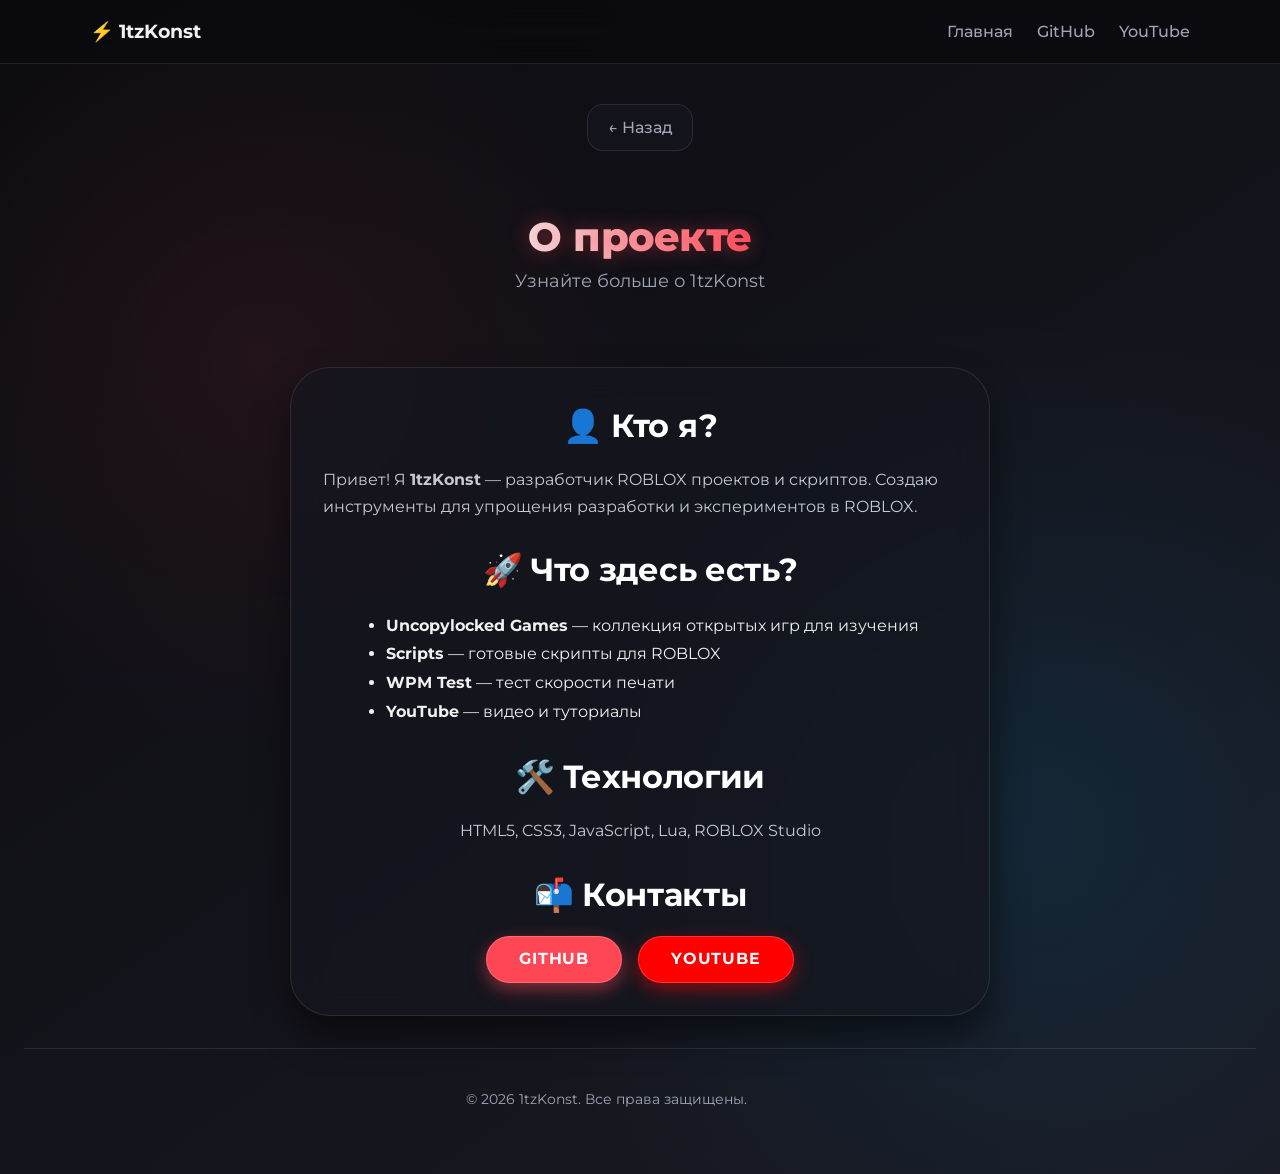
==== docs/about.html @ 46a14a89 "upd" ====
<!DOCTYPE html>
<html lang="ru">
<head>
  <meta charset="UTF-8">
  <meta name="viewport" content="width=device-width, initial-scale=1.0">
  <title>About | 1tzKonst</title>
  <link rel="icon" type="image/svg+xml" href="data:image/svg+xml,<svg xmlns=%22http://www.w3.org/2000/svg%22 viewBox=%220 0 100 100%22><text y=%22.9em%22 font-size=%2290%22>⚡</text></svg>">
  <link rel="preconnect" href="https://fonts.googleapis.com">
  <link rel="preconnect" href="https://fonts.gstatic.com" crossorigin>
  <link href="https://fonts.googleapis.com/css2?family=Montserrat:wght@400;500;600;700;800&display=swap" rel="stylesheet">
  <link rel="stylesheet" href="styles.css">
</head>
<body>
  <header class="nav-header">
    <div class="nav-content">
      <a href="index.html" class="nav-logo">⚡ 1tzKonst</a>
      <nav class="nav-links">
        <a href="index.html" class="nav-link">Главная</a>
        <a href="https://github.com/itzkonstCreator" target="_blank" rel="noopener noreferrer" class="nav-link">GitHub</a>
        <a href="https://www.youtube.com/@Itzkonst" target="_blank" rel="noopener noreferrer" class="nav-link">YouTube</a>
      </nav>
    </div>
  </header>
  
  <div class="container" style="padding-top: 5rem;">
    <a href="index.html" class="back-link">← Назад</a>
    
    <div class="page-header">
      <h1 class="page-title">О проекте</h1>
      <p class="page-subtitle">Узнайте больше о 1tzKonst</p>
    </div>
    
    <div style="max-width: 700px; margin: 0 auto;">
      <div class="card" style="max-width: 100%; text-align: left; padding: 2rem;">
        <h2 style="margin-bottom: 1rem;">👤 Кто я?</h2>
        <p style="margin-bottom: 1.5rem; line-height: 1.7;">
          Привет! Я <strong>1tzKonst</strong> — разработчик ROBLOX проектов и скриптов. 
          Создаю инструменты для упрощения разработки и экспериментов в ROBLOX.
        </p>
        
        <h2 style="margin-bottom: 1rem;">🚀 Что здесь есть?</h2>
        <ul style="margin-bottom: 1.5rem; line-height: 1.8; padding-left: 1.5rem;">
          <li><strong>Uncopylocked Games</strong> — коллекция открытых игр для изучения</li>
          <li><strong>Scripts</strong> — готовые скрипты для ROBLOX</li>
          <li><strong>WPM Test</strong> — тест скорости печати</li>
          <li><strong>YouTube</strong> — видео и туториалы</li>
        </ul>
        
        <h2 style="margin-bottom: 1rem;">🛠️ Технологии</h2>
        <p style="margin-bottom: 1.5rem; line-height: 1.7;">
          HTML5, CSS3, JavaScript, Lua, ROBLOX Studio
        </p>
        
        <h2 style="margin-bottom: 1rem;">📬 Контакты</h2>
        <div style="display: flex; gap: 1rem; flex-wrap: wrap;">
          <a href="https://github.com/itzkonstCreator" target="_blank" rel="noopener noreferrer" class="btn">GitHub</a>
          <a href="https://www.youtube.com/@Itzkonst" target="_blank" rel="noopener noreferrer" class="btn" style="background: #ff0000; box-shadow: 0 6px 18px rgba(255, 0, 0, 0.5);">YouTube</a>
        </div>
      </div>
    </div>
  </div>
  
  <footer class="footer">
    <div class="container">
      <p>© 2026 1tzKonst. Все права защищены.</p>
    </div>
  </footer>
</body>
</html>
---- docs/styles.css ----
/* ==========================================
   Global Styles for 1tzKonst Website
   ========================================== */

/* Reset & Base */
* {
  margin: 0;
  padding: 0;
  box-sizing: border-box;
}

:root {
  /* Color Palette */
  --bg-primary: #0b0b0f;
  --bg-secondary: #1a1a24;
  --bg-card: rgba(20, 22, 30, 0.7);
  --text-primary: #f0f0f0;
  --text-secondary: #a0a5b5;
  --text-muted: #c5c9d6;
  --accent-primary: #ff4655;
  --accent-secondary: #ff5e6b;
  --accent-telegram: #2AABEE;
  --accent-wpm: #00b894;
  --border-color: rgba(255, 255, 255, 0.1);
  --border-accent: rgba(255, 70, 85, 0.5);
  
  /* Spacing */
  --spacing-xs: 0.3rem;
  --spacing-sm: 0.6rem;
  --spacing-md: 1rem;
  --spacing-lg: 1.5rem;
  --spacing-xl: 2rem;
  --spacing-2xl: 2.5rem;
  --spacing-3xl: 3rem;
  
  /* Typography */
  --font-main: 'Montserrat', sans-serif;
  --font-size-xs: 0.75rem;
  --font-size-sm: 0.85rem;
  --font-size-base: 1rem;
  --font-size-lg: 1.25rem;
  --font-size-xl: 2rem;
  --font-size-2xl: 4.2rem;
  
  /* Effects */
  --shadow-card: 0 20px 35px rgba(0, 0, 0, 0.5);
  --shadow-hover: 0 28px 45px rgba(0, 0, 0, 0.7);
  --shadow-accent: 0 0 30px rgba(255, 70, 85, 0.25);
  --shadow-button: 0 6px 18px rgba(255, 70, 85, 0.5);
  --transition: 0.25s ease;
}

html {
  scroll-behavior: smooth;
}

body {
  font-family: var(--font-main);
  background: linear-gradient(145deg, var(--bg-primary) 0%, var(--bg-secondary) 100%);
  min-height: 100vh;
  color: var(--text-primary);
  display: flex;
  flex-direction: column;
  align-items: center;
  justify-content: center;
  padding: 1.5rem;
  position: relative;
  overflow-x: hidden;
  line-height: 1.6;
}

/* Decorative Background */
body::before {
  content: "";
  position: absolute;
  top: 0;
  left: 0;
  width: 100%;
  height: 100%;
  background-image: 
    radial-gradient(circle at 20% 30%, rgba(255, 70, 85, 0.08) 0%, transparent 30%),
    radial-gradient(circle at 80% 70%, rgba(0, 180, 255, 0.1) 0%, transparent 40%);
  pointer-events: none;
  z-index: 0;
}

/* Container */
.container {
  position: relative;
  z-index: 2;
  width: 100%;
  max-width: 1100px;
  display: flex;
  flex-direction: column;
  align-items: center;
  gap: var(--spacing-2xl);
}

/* Header Section */
.header {
  text-align: center;
  display: flex;
  flex-direction: column;
  align-items: center;
  gap: var(--spacing-sm);
  animation: fadeInDown 0.8s ease-out;
}

.creator-badge {
  background: rgba(255, 255, 255, 0.05);
  backdrop-filter: blur(12px);
  border: 1px solid var(--border-color);
  border-radius: 3rem;
  padding: 0.5rem 1.8rem;
  font-weight: 600;
  font-size: var(--font-size-base);
  letter-spacing: 1px;
  color: var(--accent-primary);
  text-transform: uppercase;
  box-shadow: var(--shadow-card);
  animation: pulse 3s infinite;
}

h1 {
  font-size: clamp(2.8rem, 10vw, var(--font-size-2xl));
  font-weight: 800;
  background: linear-gradient(to right, #ffffff, #c0c0d0);
  -webkit-background-clip: text;
  -webkit-text-fill-color: transparent;
  background-clip: text;
  text-shadow: 0 0 20px rgba(255,70,85,0.4);
  letter-spacing: -0.5px;
  line-height: 1.1;
  animation: fadeInUp 0.8s ease-out 0.2s both;
}

.subtitle {
  font-size: var(--font-size-lg);
  font-weight: 400;
  color: var(--text-secondary);
  max-width: 500px;
  margin-top: var(--spacing-xs);
  animation: fadeInUp 0.8s ease-out 0.4s both;
}

/* Cards Grid */
.cards-grid {
  display: flex;
  flex-wrap: wrap;
  justify-content: center;
  align-items: stretch;
  gap: var(--spacing-xl);
  width: 100%;
  margin-top: 1rem;
  animation: fadeIn 1s ease-out 0.6s both;
}

.card {
  background: var(--bg-card);
  backdrop-filter: blur(16px);
  border-radius: 2.5rem;
  border: 1px solid var(--border-color);
  padding: var(--spacing-2xl) var(--spacing-xl) calc(var(--spacing-2xl) + 0.2rem);
  flex: 1 1 320px;
  max-width: 420px;
  display: flex;
  flex-direction: column;
  align-items: center;
  text-align: center;
  transition: transform 0.25s ease, box-shadow 0.3s ease, border-color 0.2s;
  box-shadow: var(--shadow-card);
  position: relative;
  overflow: hidden;
  animation: fadeInUp 0.6s ease-out both;
}

.card:nth-child(1) { animation-delay: 0.7s; }
.card:nth-child(2) { animation-delay: 0.8s; }
.card:nth-child(3) { animation-delay: 0.9s; }
.card:nth-child(4) { animation-delay: 1.0s; }

.card:hover {
  transform: translateY(-8px);
  border-color: var(--border-accent);
  box-shadow: var(--shadow-hover), var(--shadow-accent);
}

.card-icon {
  font-size: 3.5rem;
  margin-bottom: var(--spacing-sm);
  filter: drop-shadow(0 8px 12px rgba(0,0,0,0.5));
  background: rgba(255,255,255,0.05);
  width: 90px;
  height: 90px;
  display: flex;
  align-items: center;
  justify-content: center;
  border-radius: 50%;
  backdrop-filter: blur(5px);
  font-weight: 500;
  color: #e0e0ff;
  transition: transform 0.3s ease;
}

.card:hover .card-icon {
  transform: scale(1.1) rotate(5deg);
}

.card h2 {
  font-size: 2rem;
  font-weight: 700;
  margin-bottom: var(--spacing-sm);
  color: #fff;
  letter-spacing: -0.3px;
}

.card-tag {
  background: var(--accent-primary);
  color: white;
  font-weight: 700;
  font-size: var(--font-size-sm);
  padding: var(--spacing-xs) var(--spacing-md);
  border-radius: 2rem;
  margin-bottom: var(--spacing-sm);
  letter-spacing: 0.5px;
  text-transform: uppercase;
}

.card p {
  color: var(--text-muted);
  font-weight: 400;
  line-height: 1.5;
  margin-bottom: var(--spacing-xl);
  flex: 1;
  font-size: 0.98rem;
}

/* Buttons */
.btn {
  background: var(--accent-primary);
  border: none;
  padding: var(--spacing-sm) var(--spacing-xl);
  border-radius: 3rem;
  font-weight: 700;
  font-size: var(--font-size-base);
  letter-spacing: 0.8px;
  color: white;
  text-decoration: none;
  display: inline-flex;
  align-items: center;
  gap: 0.4rem;
  transition: all 0.25s ease;
  box-shadow: var(--shadow-button);
  border: 1px solid rgba(255,255,255,0.2);
  margin-top: auto;
  text-transform: uppercase;
  position: relative;
  overflow: hidden;
}

.btn::before {
  content: '';
  position: absolute;
  top: 50%;
  left: 50%;
  width: 0;
  height: 0;
  border-radius: 50%;
  background: rgba(255,255,255,0.3);
  transform: translate(-50%, -50%);
  transition: width 0.6s ease, height 0.6s ease;
}

.btn:hover::before {
  width: 300px;
  height: 300px;
}

.btn:hover {
  background: var(--accent-secondary);
  box-shadow: 0 10px 24px rgba(255, 70, 85, 0.7);
  transform: scale(1.03);
  color: #fff;
}

.btn i {
  font-style: normal;
  font-size: 1.2rem;
  transition: transform 0.2s;
}

.btn:hover i {
  transform: translateX(3px);
}

/* Specific Button Styles */
.btn.telegram {
  background: var(--accent-telegram);
  box-shadow: 0 6px 18px rgba(42, 171, 238, 0.5);
  border: 1px solid rgba(255,255,255,0.25);
}

.btn.telegram:hover {
  background: #3db4f0;
  box-shadow: 0 10px 24px rgba(42, 171, 238, 0.7);
}

.btn.wpm {
  background: var(--accent-wpm);
  box-shadow: 0 6px 18px rgba(0, 184, 148, 0.5);
  border: 1px solid rgba(255,255,255,0.25);
}

.btn.wpm:hover {
  background: #00ce9e;
  box-shadow: 0 10px 24px rgba(0, 184, 148, 0.7);
}

/* Animations */
@keyframes fadeIn {
  from {
    opacity: 0;
  }
  to {
    opacity: 1;
  }
}

@keyframes fadeInUp {
  from {
    opacity: 0;
    transform: translateY(30px);
  }
  to {
    opacity: 1;
    transform: translateY(0);
  }
}

@keyframes fadeInDown {
  from {
    opacity: 0;
    transform: translateY(-30px);
  }
  to {
    opacity: 1;
    transform: translateY(0);
  }
}

@keyframes pulse {
  0%, 100% {
    transform: scale(1);
    box-shadow: 0 8px 20px rgba(0,0,0,0.3);
  }
  50% {
    transform: scale(1.02);
    box-shadow: 0 12px 25px rgba(255,70,85,0.2);
  }
}

/* Responsive Design */
@media (max-width: 768px) {
  body {
    padding: 1rem;
  }
  
  .container {
    gap: var(--spacing-xl);
  }
  
  .header {
    gap: var(--spacing-xs);
  }
  
  h1 {
    font-size: 2.5rem;
  }
  
  .cards-grid {
    gap: var(--spacing-lg);
  }
  
  .card {
    padding: var(--spacing-xl) var(--spacing-lg);
    max-width: 100%;
  }
  
  .card-icon {
    width: 70px;
    height: 70px;
    font-size: 2.5rem;
  }
  
  .card h2 {
    font-size: 1.5rem;
  }
  
  .subtitle {
    font-size: 1rem;
  }
}

/* Navigation Header (optional) */
.nav-header {
  position: fixed;
  top: 0;
  left: 0;
  right: 0;
  background: rgba(11, 11, 15, 0.85);
  backdrop-filter: blur(15px);
  padding: var(--spacing-md);
  z-index: 100;
  border-bottom: 1px solid var(--border-color);
}

.nav-content {
  max-width: 1100px;
  margin: 0 auto;
  display: flex;
  justify-content: space-between;
  align-items: center;
}

.nav-logo {
  font-weight: 700;
  font-size: 1.2rem;
  color: var(--text-primary);
  text-decoration: none;
  display: flex;
  align-items: center;
  gap: var(--spacing-xs);
}

.nav-links {
  display: flex;
  gap: var(--spacing-lg);
}

.nav-link {
  color: var(--text-secondary);
  text-decoration: none;
  font-weight: 500;
  font-size: var(--font-size-base);
  transition: color 0.2s ease;
}

.nav-link:hover {
  color: var(--accent-primary);
}

/* Footer */
.footer {
  text-align: center;
  padding: var(--spacing-2xl) var(--spacing-xl);
  color: var(--text-secondary);
  font-size: var(--font-size-sm);
  margin-top: var(--spacing-xl);
  border-top: 1px solid var(--border-color);
  width: 100%;
}

.footer a {
  color: var(--accent-primary);
  text-decoration: none;
  transition: color 0.2s ease;
}

.footer a:hover {
  text-decoration: underline;
}

/* Loading Spinner */
.loading-spinner {
  display: flex;
  align-items: center;
  justify-content: center;
  height: 200px;
}

.spinner {
  width: 40px;
  height: 40px;
  border: 4px solid rgba(255,255,255,0.1);
  border-top: 4px solid var(--accent-primary);
  border-radius: 50%;
  animation: spin 1s linear infinite;
}

@keyframes spin {
  0% { transform: rotate(0deg); }
  100% { transform: rotate(360deg); }
}

/* ==========================================
   Page-specific Styles
   ========================================== */

/* Single Game Cards (uncopylocked.html, scripts.html) */
.game-list-container {
  width: 100%;
  max-width: 520px;
  margin: 0 auto;
  padding: 2rem 1.5rem;
}

.game-card {
  background: var(--bg-card);
  backdrop-filter: blur(16px);
  border-radius: 1.2rem;
  padding: 1.2rem 1.5rem;
  margin-bottom: var(--spacing-md);
  display: flex;
  align-items: center;
  justify-content: space-between;
  border: 1px solid var(--border-color);
  transition: all 0.25s ease;
}

.game-card:hover {
  transform: translateX(5px);
  border-color: var(--border-accent);
  box-shadow: 0 8px 20px rgba(255, 70, 85, 0.15);
}

.game-title {
  display: flex;
  align-items: center;
  gap: 0.75rem;
  font-size: 1.25rem;
  font-weight: 600;
  color: var(--text-primary);
}

.game-tag {
  background: var(--accent-primary);
  color: white;
  font-size: 0.65rem;
  font-weight: 700;
  padding: 0.2rem 0.6rem;
  border-radius: 0.35rem;
  text-transform: uppercase;
  letter-spacing: 0.3px;
}

.game-link {
  background: var(--accent-primary);
  color: white;
  padding: 0.7rem 1.5rem;
  border-radius: 2rem;
  text-decoration: none;
  font-weight: 600;
  font-size: 0.95rem;
  transition: all 0.2s ease;
  white-space: nowrap;
  border: 1px solid rgba(255,255,255,0.2);
  display: inline-flex;
  align-items: center;
  gap: 0.4rem;
}

.game-link:hover {
  background: var(--accent-secondary);
  box-shadow: 0 6px 15px rgba(255, 70, 85, 0.5);
  transform: scale(1.02);
}

.game-link i {
  font-style: normal;
  transition: transform 0.2s;
}

.game-link:hover i {
  transform: translateX(3px);
}

/* WPM Test Page Styles */
.wpm-container {
  width: 100%;
  max-width: 580px;
  background: var(--bg-card);
  backdrop-filter: blur(22px);
  -webkit-backdrop-filter: blur(22px);
  border-radius: 2.8rem;
  box-shadow: var(--shadow-card), 0 0 40px rgba(0,0,0,0.6);
  border: 1px solid var(--border-color);
  padding: 2.5rem 2rem;
  margin: 0 auto;
}

.wpm-header {
  text-align: center;
  margin-bottom: 1.5rem;
}

.wpm-title {
  font-size: 2.2rem;
  font-weight: 600;
  margin-bottom: 0.5rem;
  color: var(--text-primary);
}

.wpm-subtitle {
  font-size: 1rem;
  color: var(--text-secondary);
}

.wpm-stats {
  display: flex;
  justify-content: space-between;
  align-items: center;
  background: rgba(10, 14, 26, 0.6);
  border-radius: 2rem;
  padding: 0.8rem 1.5rem;
  margin-bottom: 1.5rem;
  border: 1px solid var(--border-color);
  flex-wrap: wrap;
  gap: 0.5rem;
}

.stat-item {
  display: flex;
  flex-direction: column;
  gap: 0.25rem;
}

.stat-label {
  font-size: 0.7rem;
  text-transform: uppercase;
  color: var(--text-secondary);
  font-weight: 500;
  letter-spacing: 1px;
}

.stat-value {
  font-size: 1.8rem;
  font-weight: 700;
  color: var(--text-primary);
  line-height: 1;
}

.wpm-word-display {
  background: var(--bg-primary);
  border-radius: 1.8rem;
  padding: 2rem;
  margin-bottom: 1.5rem;
  text-align: center;
  border: 1px solid var(--border-color);
  box-shadow: inset 0 8px 20px rgba(0,0,0,0.8);
}

.current-word {
  font-size: 4rem;
  font-weight: 700;
  color: var(--text-primary);
  word-break: break-word;
  line-height: 1.2;
  text-shadow: 0 0 20px rgba(255,70,85,0.3);
}

.wpm-input-area {
  display: flex;
  flex-direction: column;
  gap: 1rem;
  margin-bottom: 1.5rem;
}

.wpm-input {
  background: var(--bg-primary);
  border: 2px solid var(--border-color);
  border-radius: 2rem;
  padding: 0.9rem 1.5rem;
  font-size: 1.3rem;
  color: var(--text-primary);
  text-align: center;
  font-weight: 500;
  outline: none;
  transition: all 0.2s ease;
  width: 100%;
}

.wpm-input:focus {
  border-color: var(--accent-primary);
  box-shadow: 0 0 20px rgba(255,70,85,0.3);
}

.wpm-buttons {
  display: flex;
  gap: 0.8rem;
  flex-wrap: wrap;
}

.wpm-btn {
  background: var(--bg-card);
  backdrop-filter: blur(12px);
  border: 1px solid var(--border-color);
  padding: 0.8rem 1.5rem;
  border-radius: 2rem;
  font-weight: 600;
  font-size: 0.95rem;
  color: var(--text-primary);
  cursor: pointer;
  transition: all 0.2s ease;
  display: flex;
  align-items: center;
  gap: 0.4rem;
  flex: 1;
  justify-content: center;
}

.wpm-btn:hover:not(:disabled) {
  background: var(--accent-primary);
  border-color: var(--accent-primary);
  transform: scale(1.02);
  box-shadow: var(--shadow-button);
}

.wpm-btn:disabled {
  opacity: 0.4;
  cursor: not-allowed;
}

.wpm-feedback {
  min-height: 2rem;
  text-align: center;
  font-weight: 500;
  padding: 0.8rem;
  border-radius: 1rem;
}

.wpm-feedback.correct {
  background: rgba(0, 184, 148, 0.1);
  color: var(--accent-wpm);
  border: 1px solid rgba(0, 184, 148, 0.3);
}

.wpm-feedback.incorrect {
  background: rgba(255, 70, 85, 0.1);
  color: var(--accent-primary);
  border: 1px solid rgba(255, 70, 85, 0.3);
}

/* Script Cards Styles */
.script-list {
  display: flex;
  flex-direction: column;
  gap: var(--spacing-md);
  width: 100%;
}

.script-card {
  background: var(--bg-card);
  border-radius: 1.5rem;
  padding: 1.5rem;
  border: 1px solid var(--border-color);
  display: flex;
  align-items: center;
  justify-content: space-between;
  flex-wrap: wrap;
  gap: 1rem;
  transition: all 0.2s ease;
}

.script-card:hover {
  transform: translateY(-3px);
  border-color: var(--border-accent);
  box-shadow: var(--shadow-card);
}

.script-header {
  display: flex;
  align-items: center;
  gap: 1rem;
}

.script-icon {
  font-size: 2.5rem;
}

.script-info {
  display: flex;
  flex-direction: column;
  gap: 0.25rem;
}

.script-name {
  font-size: 1.3rem;
  font-weight: 700;
  color: var(--text-primary);
}

.script-desc {
  font-size: 0.9rem;
  color: var(--text-secondary);
}

.script-meta {
  display: flex;
  gap: 0.5rem;
  flex-wrap: wrap;
}

.meta-tag {
  padding: 0.25rem 0.8rem;
  border-radius: 1rem;
  font-size: 0.75rem;
  font-weight: 600;
  text-transform: uppercase;
  letter-spacing: 0.5px;
}

.meta-purple {
  background: rgba(168, 85, 247, 0.15);
  color: #d8b4fe;
}

.meta-green {
  background: rgba(16, 185, 129, 0.15);
  color: #6ee7b7;
}

.meta-blue {
  background: rgba(59, 130, 246, 0.15);
  color: #93c5fd;
}

.script-actions {
  display: flex;
  gap: 0.5rem;
  flex-wrap: wrap;
}

.script-btn {
  padding: 0.6rem 1.2rem;
  border-radius: 1rem;
  font-weight: 600;
  font-size: 0.9rem;
  cursor: pointer;
  transition: all 0.2s ease;
  border: 1px solid var(--border-color);
  display: flex;
  align-items: center;
  gap: 0.4rem;
  background: var(--bg-secondary);
  color: var(--text-primary);
}

.script-btn:hover {
  background: var(--accent-primary);
  border-color: var(--accent-primary);
  color: white;
  transform: scale(1.02);
}

/* Status Bar */
.status-bar {
  margin-top: 2rem;
  padding: 1rem 1.5rem;
  border-radius: 1rem;
  background: rgba(10, 14, 26, 0.6);
  border: 1px solid var(--border-color);
  display: flex;
  align-items: center;
  gap: 1rem;
  flex-wrap: wrap;
  color: var(--text-secondary);
  font-size: 0.95rem;
}

.status-indicator {
  width: 10px;
  height: 10px;
  border-radius: 50%;
  background: var(--accent-primary);
  display: inline-block;
}

.status-indicator.success {
  background: var(--accent-wpm);
}

.status-indicator.error {
  background: var(--accent-primary);
}

.status-message {
  flex: 1;
}

.status-message.ok {
  color: var(--accent-wpm);
}

.status-message.error {
  color: var(--accent-primary);
}

/* Uncopylocked Page Styles */
.uncopylocked-list {
  width: 100%;
  max-width: 520px;
  margin: 0 auto;
}

.uncopylocked-card {
  background: var(--bg-card);
  border-radius: 1.2rem;
  padding: 1.2rem 1.5rem;
  margin-bottom: var(--spacing-md);
  display: flex;
  align-items: center;
  justify-content: space-between;
  border: 1px solid var(--border-color);
  transition: all 0.2s ease;
}

.uncopylocked-card:hover {
  border-color: var(--border-accent);
  box-shadow: 0 8px 20px rgba(255, 70, 85, 0.15);
  transform: translateX(5px);
}

.uncopylocked-title {
  display: flex;
  align-items: center;
  gap: 0.75rem;
  font-size: 1.25rem;
  font-weight: 600;
  color: var(--text-primary);
}

.uncopylocked-tag {
  background: var(--accent-primary);
  color: white;
  font-size: 0.65rem;
  font-weight: 700;
  padding: 0.2rem 0.6rem;
  border-radius: 0.35rem;
  text-transform: uppercase;
  letter-spacing: 0.3px;
}

.uncopylocked-link {
  background: var(--accent-primary);
  color: white;
  padding: 0.7rem 1.5rem;
  border-radius: 2rem;
  text-decoration: none;
  font-weight: 600;
  font-size: 0.95rem;
  transition: all 0.2s ease;
  white-space: nowrap;
  border: 1px solid rgba(255,255,255,0.2);
  display: inline-flex;
  align-items: center;
  gap: 0.4rem;
}

.uncopylocked-link:hover {
  background: var(--accent-secondary);
  box-shadow: 0 6px 15px rgba(255, 70, 85, 0.5);
  transform: scale(1.02);
}

/* Common Page Styles */
.page-header {
  text-align: center;
  margin-bottom: 2rem;
}

.page-title {
  font-size: 2.5rem;
  font-weight: 800;
  margin-bottom: 0.5rem;
  background: linear-gradient(to right, var(--text-primary), var(--accent-primary));
  -webkit-background-clip: text;
  -webkit-text-fill-color: transparent;
  background-clip: text;
}

.page-subtitle {
  font-size: 1.1rem;
  color: var(--text-secondary);
  max-width: 600px;
  margin: 0 auto;
}

.back-link {
  display: inline-flex;
  align-items: center;
  gap: 0.5rem;
  color: var(--text-secondary);
  text-decoration: none;
  font-weight: 500;
  margin-bottom: 1.5rem;
  padding: 0.6rem 1.2rem;
  border-radius: 1rem;
  transition: all 0.2s ease;
  background: var(--bg-card);
  border: 1px solid var(--border-color);
}

.back-link:hover {
  color: var(--accent-primary);
  border-color: var(--border-accent);
  transform: translateX(-3px);
}

/* Utility Classes */
.hidden {
  display: none;
}

.text-center {
  text-align: center;
}

.flex {
  display: flex;
}

.flex-center {
  display: flex;
  align-items: center;
  justify-content: center;
}

.gap-sm { gap: var(--spacing-sm); }
.gap-md { gap: var(--spacing-md); }
.gap-lg { gap: var(--spacing-lg); }
.gap-xl { gap: var(--spacing-xl); }

/* Responsive Adjustments */
@media (max-width: 768px) {
  .wpm-title {
    font-size: 1.8rem;
  }
  
  .current-word {
    font-size: 3rem;
  }
  
  .script-card {
    flex-direction: column;
    align-items: stretch;
  }
  
  .script-actions {
    justify-content: flex-start;
  }
  
  .uncopylocked-card {
    flex-direction: column;
    text-align: center;
    gap: 1rem;
  }
  
  .uncopylocked-link {
    width: 100%;
    justify-content: center;
  }
}

/* Print Styles */
@media print {
  .nav-header,
  .script-actions,
  .back-link,
  .game-link,
  .uncopylocked-link {
    display: none !important;
  }
  
  body {
    background: white;
    color: black;
  }
  
  .card,
  .script-card,
  .game-card,
  .uncopylocked-card {
    background: white;
    border: 1px solid #ddd;
    box-shadow: none;
  }
}

/* ==========================================
   Compact Cards (Mini Cards)
   ========================================== */

.card-mini {
  display: flex;
  align-items: center;
  gap: 1rem;
  background: var(--bg-card);
  backdrop-filter: blur(16px);
  border-radius: 1.2rem;
  border: 1px solid var(--border-color);
  padding: 1rem 1.2rem;
  text-decoration: none;
  color: var(--text-primary);
  transition: all 0.25s ease;
  box-shadow: 0 8px 20px rgba(0, 0, 0, 0.3);
  min-width: 200px;
  flex: 1 1 calc(33.333% - 1rem);
  max-width: 280px;
}

.card-mini:hover {
  transform: translateY(-4px);
  border-color: var(--border-accent);
  box-shadow: 0 12px 25px rgba(0, 0, 0, 0.5), 0 0 20px rgba(255, 70, 85, 0.15);
}

.card-mini-icon {
  font-size: 2rem;
  width: 50px;
  height: 50px;
  display: flex;
  align-items: center;
  justify-content: center;
  background: rgba(255, 255, 255, 0.05);
  border-radius: 50%;
  flex-shrink: 0;
}

.card-mini-content h3 {
  font-size: 1.1rem;
  font-weight: 700;
  margin-bottom: 0.2rem;
  color: var(--text-primary);
}

.card-mini-content p {
  font-size: 0.85rem;
  color: var(--text-secondary);
  margin: 0;
}

/* Special card styles */
.card-mini-youtube:hover {
  border-color: #ff0000;
  box-shadow: 0 12px 25px rgba(0, 0, 0, 0.5), 0 0 20px rgba(255, 0, 0, 0.2);
}

.card-mini-github:hover {
  border-color: #6e5494;
  box-shadow: 0 12px 25px rgba(0, 0, 0, 0.5), 0 0 20px rgba(110, 84, 148, 0.2);
}

@media (max-width: 768px) {
  .card-mini {
    flex: 1 1 calc(50% - 0.5rem);
    min-width: 150px;
  }
  
  .card-mini-icon {
    font-size: 1.5rem;
    width: 40px;
    height: 40px;
  }
  
  .card-mini-content h3 {
    font-size: 1rem;
  }
  
  .card-mini-content p {
    font-size: 0.75rem;
  }
}

@media (max-width: 480px) {
  .card-mini {
    flex: 1 1 100%;
    max-width: 100%;
  }
}
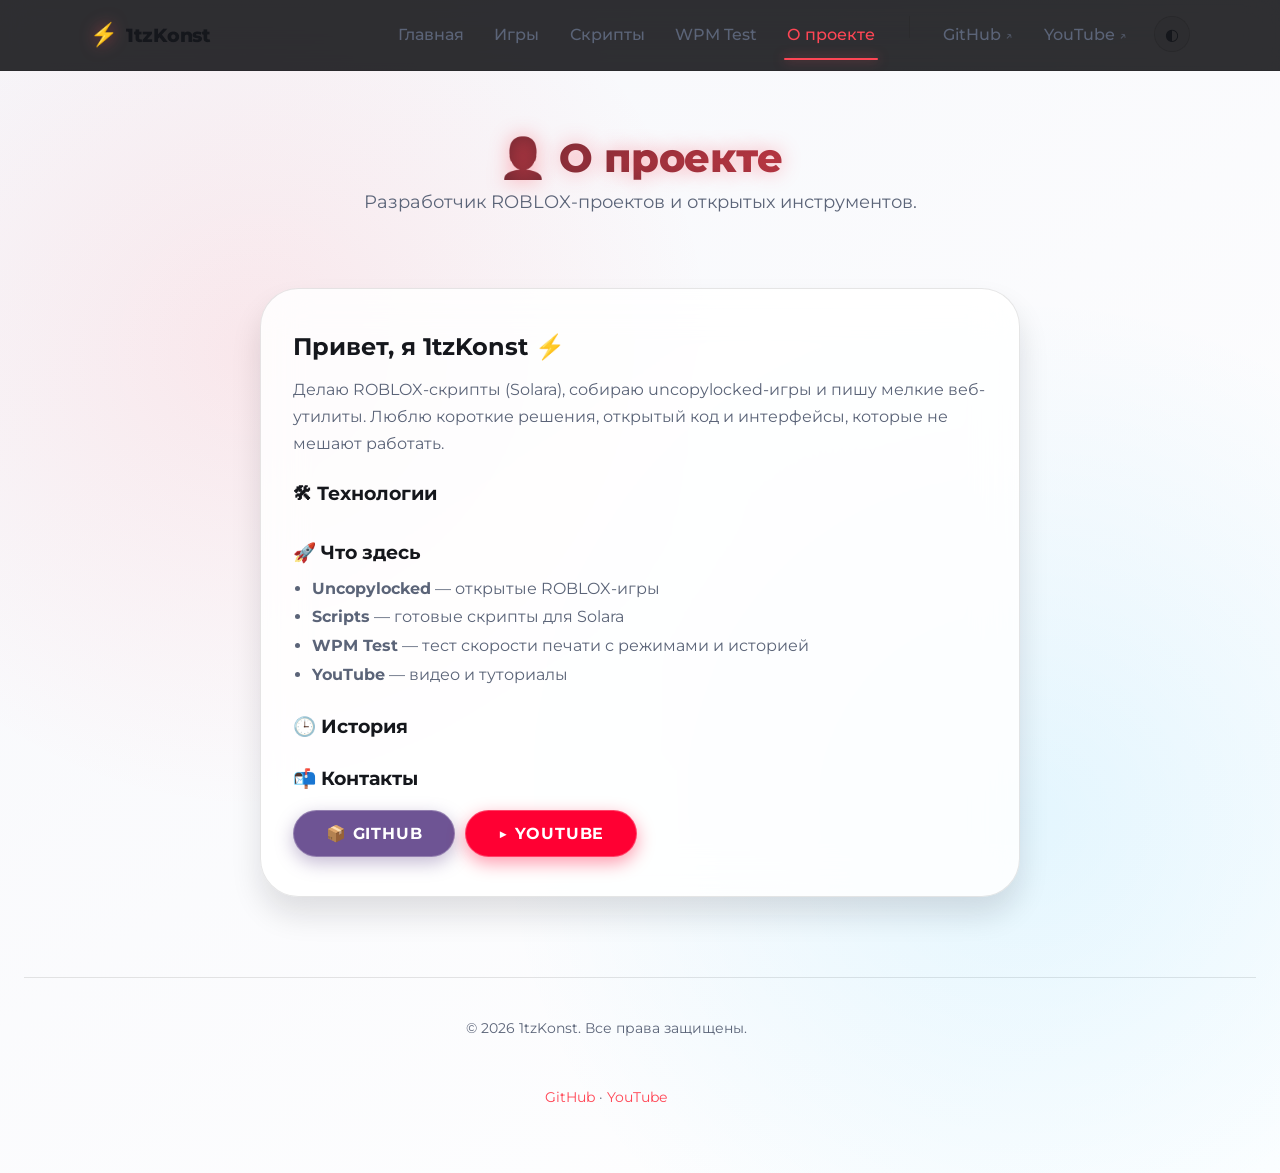
==== commit 54536fb6: "Massive update!" ====
--- a/docs/about.html
+++ b/docs/about.html
@@ -3,67 +3,87 @@
 <head>
   <meta charset="UTF-8">
   <meta name="viewport" content="width=device-width, initial-scale=1.0">
-  <title>About | 1tzKonst</title>
-  <link rel="icon" type="image/svg+xml" href="data:image/svg+xml,<svg xmlns=%22http://www.w3.org/2000/svg%22 viewBox=%220 0 100 100%22><text y=%22.9em%22 font-size=%2290%22>⚡</text></svg>">
+  <meta name="theme-color" content="#0b0b0f">
+
+  <title>О проекте — 1tzKonst</title>
+  <meta name="description" content="Кто такой 1tzKonst, какие инструменты делает и где с ним связаться.">
+  <link rel="canonical" href="https://itzkonstcreator.github.io/docs/about.html">
+
+  <meta property="og:title" content="О проекте — 1tzKonst">
+  <meta property="og:description" content="Кто такой 1tzKonst и что он делает.">
+  <meta property="og:type" content="profile">
+  <meta property="og:image" content="https://itzkonstcreator.github.io/docs/og-image.svg">
+  <meta name="twitter:card" content="summary_large_image">
+
+  <link rel="icon" type="image/svg+xml" href="favicon.svg">
+  <link rel="manifest" href="manifest.webmanifest">
+
   <link rel="preconnect" href="https://fonts.googleapis.com">
   <link rel="preconnect" href="https://fonts.gstatic.com" crossorigin>
   <link href="https://fonts.googleapis.com/css2?family=Montserrat:wght@400;500;600;700;800&display=swap" rel="stylesheet">
+
+  <link rel="preload" href="styles.css" as="style">
   <link rel="stylesheet" href="styles.css">
+  <link rel="preload" href="app.js" as="script">
+  <script src="app.js" defer></script>
 </head>
 <body>
-  <header class="nav-header">
-    <div class="nav-content">
-      <a href="index.html" class="nav-logo">⚡ 1tzKonst</a>
-      <nav class="nav-links">
-        <a href="index.html" class="nav-link">Главная</a>
-        <a href="https://github.com/itzkonstCreator" target="_blank" rel="noopener noreferrer" class="nav-link">GitHub</a>
-        <a href="https://www.youtube.com/@Itzkonst" target="_blank" rel="noopener noreferrer" class="nav-link">YouTube</a>
-      </nav>
+  <main id="main" class="container page">
+
+    <div class="page-header reveal" style="--i:0">
+      <h1 class="page-title">👤 О проекте</h1>
+      <p class="page-subtitle">Разработчик ROBLOX-проектов и открытых инструментов.</p>
     </div>
-  </header>
-  
-  <div class="container" style="padding-top: 5rem;">
-    <a href="index.html" class="back-link">← Назад</a>
-    
-    <div class="page-header">
-      <h1 class="page-title">О проекте</h1>
-      <p class="page-subtitle">Узнайте больше о 1tzKonst</p>
-    </div>
-    
-    <div style="max-width: 700px; margin: 0 auto;">
-      <div class="card" style="max-width: 100%; text-align: left; padding: 2rem;">
-        <h2 style="margin-bottom: 1rem;">👤 Кто я?</h2>
-        <p style="margin-bottom: 1.5rem; line-height: 1.7;">
-          Привет! Я <strong>1tzKonst</strong> — разработчик ROBLOX проектов и скриптов. 
-          Создаю инструменты для упрощения разработки и экспериментов в ROBLOX.
-        </p>
-        
-        <h2 style="margin-bottom: 1rem;">🚀 Что здесь есть?</h2>
-        <ul style="margin-bottom: 1.5rem; line-height: 1.8; padding-left: 1.5rem;">
-          <li><strong>Uncopylocked Games</strong> — коллекция открытых игр для изучения</li>
-          <li><strong>Scripts</strong> — готовые скрипты для ROBLOX</li>
-          <li><strong>WPM Test</strong> — тест скорости печати</li>
-          <li><strong>YouTube</strong> — видео и туториалы</li>
-        </ul>
-        
-        <h2 style="margin-bottom: 1rem;">🛠️ Технологии</h2>
-        <p style="margin-bottom: 1.5rem; line-height: 1.7;">
-          HTML5, CSS3, JavaScript, Lua, ROBLOX Studio
-        </p>
-        
-        <h2 style="margin-bottom: 1rem;">📬 Контакты</h2>
-        <div style="display: flex; gap: 1rem; flex-wrap: wrap;">
-          <a href="https://github.com/itzkonstCreator" target="_blank" rel="noopener noreferrer" class="btn">GitHub</a>
-          <a href="https://www.youtube.com/@Itzkonst" target="_blank" rel="noopener noreferrer" class="btn" style="background: #ff0000; box-shadow: 0 6px 18px rgba(255, 0, 0, 0.5);">YouTube</a>
-        </div>
+
+    <article class="glass-card reveal" style="--i:1; max-width:760px">
+      <h2 style="margin-bottom:0.6rem">Привет, я 1tzKonst ⚡</h2>
+      <p style="color:var(--text-secondary); line-height:1.7">
+        Делаю ROBLOX-скрипты (Solara), собираю uncopylocked-игры и пишу мелкие веб-утилиты.
+        Люблю короткие решения, открытый код и интерфейсы, которые не мешают работать.
+      </p>
+
+      <h3 style="margin:1.4rem 0 0.4rem">🛠 Технологии</h3>
+      <div class="chip-grid" id="techChips">
+        <!-- filled by JS -->
       </div>
-    </div>
-  </div>
-  
-  <footer class="footer">
-    <div class="container">
-      <p>© 2026 1tzKonst. Все права защищены.</p>
-    </div>
-  </footer>
+
+      <h3 style="margin:1.4rem 0 0.4rem">🚀 Что здесь</h3>
+      <ul style="padding-left:1.2rem; line-height:1.8; color:var(--text-secondary)">
+        <li><strong>Uncopylocked</strong> — открытые ROBLOX-игры</li>
+        <li><strong>Scripts</strong> — готовые скрипты для Solara</li>
+        <li><strong>WPM Test</strong> — тест скорости печати с режимами и историей</li>
+        <li><strong>YouTube</strong> — видео и туториалы</li>
+      </ul>
+
+      <h3 style="margin:1.4rem 0 0.4rem">🕒 История</h3>
+      <ul class="timeline" id="timeline"></ul>
+
+      <h3 style="margin:1.4rem 0 0.4rem">📬 Контакты</h3>
+      <div class="about-actions">
+        <a class="btn github" href="https://github.com/itzkonstCreator" target="_blank" rel="noopener noreferrer">📦 GitHub</a>
+        <a class="btn youtube" href="https://www.youtube.com/@Itzkonst" target="_blank" rel="noopener noreferrer">▶ YouTube</a>
+      </div>
+    </article>
+
+  </main>
+
+  <script>
+    (async function () {
+      const esc = window.app.escapeHTML;
+      let data;
+      try { data = await window.app.loadData(); }
+      catch (e) { return; }
+
+      const tech = data.tech || ['HTML5', 'CSS3', 'JavaScript', 'Lua', 'ROBLOX Studio'];
+      document.getElementById('techChips').innerHTML = tech.map(t =>
+        '<span class="chip">' + esc(t) + '</span>'
+      ).join('');
+
+      const tl = data.timeline || [];
+      document.getElementById('timeline').innerHTML = tl.map(item =>
+        '<li><span class="tl-date">' + esc(item.date) + '</span><div>' + esc(item.label) + '</div></li>'
+      ).join('');
+    })();
+  </script>
 </body>
-</html>+</html>
--- a/docs/styles.css
+++ b/docs/styles.css
@@ -1094,13 +1094,13 @@
   display: flex;
   align-items: center;
   gap: 1rem;
-  background: var(--bg-card);
+  background: rgba(20, 22, 30, 0.85);
   backdrop-filter: blur(16px);
   border-radius: 1.2rem;
   border: 1px solid var(--border-color);
   padding: 1rem 1.2rem;
   text-decoration: none;
-  color: var(--text-primary);
+  color: #ffffff !important;
   transition: all 0.25s ease;
   box-shadow: 0 8px 20px rgba(0, 0, 0, 0.3);
   min-width: 200px;
@@ -1112,6 +1112,7 @@
   transform: translateY(-4px);
   border-color: var(--border-accent);
   box-shadow: 0 12px 25px rgba(0, 0, 0, 0.5), 0 0 20px rgba(255, 70, 85, 0.15);
+  color: #ffffff !important;
 }
 
 .card-mini-icon {
@@ -1119,6 +1120,7 @@
   width: 50px;
   height: 50px;
   display: flex;
+
   align-items: center;
   justify-content: center;
   background: rgba(255, 255, 255, 0.05);
@@ -1130,13 +1132,25 @@
   font-size: 1.1rem;
   font-weight: 700;
   margin-bottom: 0.2rem;
-  color: var(--text-primary);
+  color: #ffffff !important;
+}
+
+.card-mini-content h3,
+.card-mini-content h3:visited,
+.card-mini:hover .card-mini-content h3 {
+  color: #ffffff !important;
 }
 
 .card-mini-content p {
   font-size: 0.85rem;
-  color: var(--text-secondary);
+  color: #a0a5b5 !important;
   margin: 0;
+}
+
+.card-mini-content p,
+.card-mini-content p:visited,
+.card-mini:hover .card-mini-content p {
+  color: #a0a5b5 !important;
 }
 
 /* Special card styles */
@@ -1176,4 +1190,744 @@
     flex: 1 1 100%;
     max-width: 100%;
   }
-}+}
+
+/* ==========================================
+   UPGRADE: shared shell, light theme, mobile nav,
+   focus rings, search/filter/toast/kbd,
+   reveal animations, hero, page wrappers
+   ========================================== */
+
+/* --- Theme tokens (light override) --- */
+:root {
+  --bg-primary: #0b0b0f;
+  --bg-secondary: #1a1a24;
+  --bg-card: rgba(20, 22, 30, 0.7);
+  --bg-elevated: rgba(255, 255, 255, 0.04);
+  --text-primary: #f0f0f0;
+  --text-secondary: #a0a5b5;
+  --text-muted: #c5c9d6;
+  --accent-primary: #ff4655;
+  --accent-secondary: #ff5e6b;
+  --accent-telegram: #2AABEE;
+  --accent-wpm: #00b894;
+  --accent-youtube: #ff0033;
+  --accent-github: #6e5494;
+  --accent-warning: #f59e0b;
+  --border-color: rgba(255, 255, 255, 0.1);
+  --border-strong: rgba(255, 255, 255, 0.18);
+  --border-accent: rgba(255, 70, 85, 0.5);
+
+  --shadow-card: 0 20px 35px rgba(0, 0, 0, 0.5);
+  --shadow-hover: 0 28px 45px rgba(0, 0, 0, 0.7);
+  --shadow-accent: 0 0 30px rgba(255, 70, 85, 0.25);
+  --shadow-button: 0 6px 18px rgba(255, 70, 85, 0.5);
+
+  --radius-xs: 0.5rem;
+  --radius-sm: 0.8rem;
+  --radius-md: 1.2rem;
+  --radius-lg: 1.8rem;
+  --radius-xl: 2.4rem;
+  --radius-pill: 999px;
+
+  --transition-fast: 0.15s ease;
+  --transition: 0.25s ease;
+  --transition-slow: 0.4s ease;
+}
+
+:root[data-theme="light"] {
+  --bg-primary: #f6f7fb;
+  --bg-secondary: #ffffff;
+  --bg-card: rgba(255, 255, 255, 0.85);
+  --bg-elevated: rgba(0, 0, 0, 0.04);
+  --text-primary: #15171c;
+  --text-secondary: #5b6478;
+  --text-muted: #3a4150;
+  --border-color: rgba(0, 0, 0, 0.1);
+  --border-strong: rgba(0, 0, 0, 0.18);
+  --border-accent: rgba(255, 70, 85, 0.5);
+  --shadow-card: 0 18px 30px rgba(15, 17, 26, 0.12);
+  --shadow-hover: 0 24px 38px rgba(15, 17, 26, 0.18);
+  --shadow-accent: 0 0 30px rgba(255, 70, 85, 0.18);
+}
+
+/* Light theme needs lighter decorative bg */
+:root[data-theme="light"] body {
+  background: linear-gradient(145deg, var(--bg-primary) 0%, var(--bg-secondary) 100%);
+}
+:root[data-theme="light"] body::before {
+  background-image:
+    radial-gradient(circle at 20% 30%, rgba(255, 70, 85, 0.10) 0%, transparent 35%),
+    radial-gradient(circle at 80% 70%, rgba(0, 180, 255, 0.10) 0%, transparent 40%);
+}
+
+/* --- Skip link --- */
+.skip-link {
+  position: absolute;
+  left: -9999px;
+  top: 0;
+  background: var(--accent-primary);
+  color: #fff;
+  padding: 0.6rem 1rem;
+  border-radius: 0 0 var(--radius-sm) 0;
+  z-index: 1000;
+  font-weight: 700;
+}
+.skip-link:focus {
+  left: 0;
+  outline: 2px solid #fff;
+  outline-offset: 2px;
+}
+
+/* --- Page wrapper --- */
+.page {
+  padding-top: 7rem;
+  padding-bottom: 3rem;
+  min-height: 100vh;
+  align-items: stretch;
+}
+
+/* --- Theme toggle --- */
+.theme-toggle {
+  background: var(--bg-elevated);
+  border: 1px solid var(--border-color);
+  color: var(--text-primary);
+  width: 36px;
+  height: 36px;
+  border-radius: 50%;
+  display: inline-flex;
+  align-items: center;
+  justify-content: center;
+  cursor: pointer;
+  transition: transform var(--transition), background var(--transition);
+  font-size: 1rem;
+}
+.theme-toggle:hover {
+  transform: rotate(35deg);
+  background: var(--border-color);
+}
+.theme-toggle-icon { display: inline-block; }
+
+/* --- Nav: enhancements --- */
+.nav-logo {
+  display: inline-flex;
+  align-items: center;
+  gap: 0.5rem;
+}
+.nav-logo-mark {
+  display: inline-block;
+  font-size: 1.4rem;
+  filter: drop-shadow(0 0 8px rgba(255, 70, 85, 0.5));
+  animation: pulse-soft 2.6s ease-in-out infinite;
+}
+.nav-logo-text {
+  font-weight: 800;
+  letter-spacing: -0.3px;
+}
+.nav-link {
+  position: relative;
+  padding: 0.4rem 0.2rem;
+}
+.nav-link--active {
+  color: var(--accent-primary);
+}
+.nav-link--active::after {
+  content: "";
+  position: absolute;
+  left: 0; right: 0; bottom: -6px;
+  height: 2px;
+  background: var(--accent-primary);
+  border-radius: 2px;
+  box-shadow: 0 0 12px rgba(255, 70, 85, 0.6);
+}
+.nav-link--ext::after { content: " ↗"; opacity: 0.7; font-size: 0.8em; }
+.nav-sep {
+  width: 1px;
+  height: 22px;
+  background: var(--border-color);
+  margin: 0 0.4rem;
+}
+
+/* Hamburger toggle (mobile) */
+.nav-toggle {
+  display: none;
+  background: transparent;
+  border: 1px solid var(--border-color);
+  width: 42px;
+  height: 42px;
+  border-radius: var(--radius-sm);
+  cursor: pointer;
+  color: var(--text-primary);
+  align-items: center;
+  justify-content: center;
+}
+.nav-toggle-bars {
+  display: inline-flex;
+  flex-direction: column;
+  gap: 4px;
+  width: 20px;
+}
+.nav-toggle-bars i {
+  display: block;
+  height: 2px;
+  background: var(--text-primary);
+  border-radius: 2px;
+  transition: transform var(--transition), opacity var(--transition);
+}
+.nav-toggle--active .nav-toggle-bars i:nth-child(1) {
+  transform: translateY(6px) rotate(45deg);
+}
+.nav-toggle--active .nav-toggle-bars i:nth-child(2) { opacity: 0; }
+.nav-toggle--active .nav-toggle-bars i:nth-child(3) {
+  transform: translateY(-6px) rotate(-45deg);
+}
+
+@media (max-width: 900px) {
+  .nav-toggle { display: inline-flex; }
+  .nav-links {
+    position: absolute;
+    top: 100%; left: 0; right: 0;
+    background: var(--bg-primary);
+    border-bottom: 1px solid var(--border-color);
+    flex-direction: column;
+    align-items: stretch;
+    gap: 0.4rem;
+    padding: 0.8rem 1rem 1rem;
+    transform: translateY(-8px);
+    opacity: 0;
+    pointer-events: none;
+    transition: transform var(--transition), opacity var(--transition);
+    box-shadow: var(--shadow-card);
+  }
+  .nav-links--open {
+    transform: translateY(0);
+    opacity: 1;
+    pointer-events: auto;
+  }
+  .nav-links a, .nav-links .theme-toggle {
+    padding: 0.7rem 0.8rem;
+    border-radius: var(--radius-sm);
+  }
+  .nav-links .theme-toggle { align-self: flex-start; }
+  .nav-sep { display: none; }
+  .nav-link--active::after { display: none; }
+  .nav-link--active { background: var(--bg-elevated); }
+}
+
+/* --- Focus rings --- */
+:focus-visible {
+  outline: 2px solid var(--accent-primary);
+  outline-offset: 2px;
+  border-radius: 4px;
+}
+.kbd-focus :focus:not(:focus-visible) { outline: none; }
+
+/* --- Reveal-on-scroll --- */
+.reveal {
+  opacity: 0;
+  transform: translateY(20px);
+  transition: opacity 0.6s ease, transform 0.6s ease;
+  transition-delay: calc(var(--i, 0) * 60ms);
+}
+.reveal--in {
+  opacity: 1;
+  transform: translateY(0);
+}
+@media (prefers-reduced-motion: reduce) {
+  .reveal { transition: none; opacity: 1; transform: none; }
+  .nav-logo-mark, .creator-badge, .pulse-soft { animation: none !important; }
+  * { animation-duration: 0s !important; }
+}
+
+/* --- Hero --- */
+.hero {
+  width: 100%;
+  position: relative;
+  text-align: center;
+  display: flex;
+  flex-direction: column;
+  align-items: center;
+  gap: var(--spacing-md);
+  padding: 1rem 0 2rem;
+}
+.hero-mark {
+  font-size: 5rem;
+  line-height: 1;
+  filter: drop-shadow(0 8px 24px rgba(255, 70, 85, 0.5));
+  animation: pulse-soft 2.6s ease-in-out infinite;
+}
+.hero-title {
+  font-size: clamp(2.6rem, 8vw, 4.6rem);
+  font-weight: 800;
+  background: linear-gradient(to right, #ffffff, #c0c0d0);
+  -webkit-background-clip: text;
+  -webkit-text-fill-color: transparent;
+  background-clip: text;
+  letter-spacing: -0.5px;
+  line-height: 1.05;
+}
+:root[data-theme="light"] .hero-title {
+  background: linear-gradient(120deg, #15171c, #5b6478);
+  -webkit-background-clip: text;
+  -webkit-text-fill-color: transparent;
+  background-clip: text;
+}
+.hero-subtitle {
+  font-size: clamp(1rem, 2.5vw, 1.25rem);
+  color: var(--text-secondary);
+  max-width: 580px;
+  margin: 0 auto;
+}
+.hero-actions {
+  display: flex;
+  gap: 0.8rem;
+  flex-wrap: wrap;
+  justify-content: center;
+  margin-top: 0.6rem;
+}
+.hero-stats {
+  display: flex;
+  gap: 1.5rem;
+  flex-wrap: wrap;
+  justify-content: center;
+  margin-top: 1.2rem;
+}
+.hero-stat {
+  background: var(--bg-card);
+  backdrop-filter: blur(12px);
+  border: 1px solid var(--border-color);
+  border-radius: var(--radius-pill);
+  padding: 0.55rem 1.1rem;
+  font-size: 0.95rem;
+  color: var(--text-secondary);
+}
+.hero-stat strong { color: var(--text-primary); font-weight: 800; }
+
+@keyframes pulse-soft {
+  0%, 100% { transform: scale(1); }
+  50% { transform: scale(1.08); }
+}
+
+/* --- Search & filter --- */
+.toolbar {
+  width: 100%;
+  display: flex;
+  flex-direction: column;
+  gap: 0.8rem;
+  align-items: center;
+}
+.search-bar {
+  position: relative;
+  width: 100%;
+  max-width: 480px;
+}
+.search-bar input {
+  width: 100%;
+  background: var(--bg-card);
+  backdrop-filter: blur(14px);
+  border: 1px solid var(--border-color);
+  border-radius: var(--radius-pill);
+  padding: 0.85rem 1.1rem 0.85rem 2.6rem;
+  color: var(--text-primary);
+  font-size: 1rem;
+  outline: none;
+  transition: border-color var(--transition), box-shadow var(--transition);
+}
+.search-bar input::placeholder { color: var(--text-secondary); }
+.search-bar input:focus {
+  border-color: var(--border-accent);
+  box-shadow: 0 0 0 4px rgba(255, 70, 85, 0.15);
+}
+.search-bar-icon {
+  position: absolute;
+  left: 1rem; top: 50%;
+  transform: translateY(-50%);
+  opacity: 0.7;
+  font-size: 1.05rem;
+}
+
+.filter-chips {
+  display: flex;
+  flex-wrap: wrap;
+  gap: 0.5rem;
+  justify-content: center;
+}
+.filter-chip {
+  background: var(--bg-card);
+  border: 1px solid var(--border-color);
+  color: var(--text-secondary);
+  padding: 0.45rem 1rem;
+  border-radius: var(--radius-pill);
+  cursor: pointer;
+  font-weight: 600;
+  font-size: 0.9rem;
+  transition: all var(--transition);
+}
+.filter-chip:hover { color: var(--text-primary); border-color: var(--border-strong); }
+.filter-chip--active {
+  background: var(--accent-primary);
+  color: #fff;
+  border-color: var(--accent-primary);
+  box-shadow: 0 6px 18px rgba(255, 70, 85, 0.4);
+}
+
+/* --- Cards grid (for filterable index) --- */
+.cards-grid--filterable {
+  display: grid;
+  grid-template-columns: repeat(auto-fill, minmax(260px, 1fr));
+  gap: 1.2rem;
+  width: 100%;
+}
+.cards-grid--filterable .card-mini {
+  flex: initial;
+  max-width: none;
+  min-width: 0;
+}
+.cards-grid--filterable .card-mini[data-tags] { transition: transform var(--transition), opacity var(--transition); }
+.cards-grid--filterable .card-mini.is-hidden {
+  display: none;
+}
+
+/* --- Tags chip (for items) --- */
+.tags {
+  display: inline-flex;
+  flex-wrap: wrap;
+  gap: 0.3rem;
+  margin-top: 0.4rem;
+}
+.tag {
+  font-size: 0.7rem;
+  text-transform: uppercase;
+  letter-spacing: 0.4px;
+  padding: 0.18rem 0.55rem;
+  border-radius: var(--radius-pill);
+  background: var(--bg-elevated);
+  color: var(--text-secondary);
+  border: 1px solid var(--border-color);
+  font-weight: 600;
+}
+.tag--accent  { background: rgba(255, 70, 85, 0.15); color: #ff8893; border-color: rgba(255, 70, 85, 0.3); }
+.tag--green   { background: rgba(0, 184, 148, 0.15); color: #6ee7b7; border-color: rgba(0, 184, 148, 0.3); }
+.tag--blue    { background: rgba(59, 130, 246, 0.15); color: #93c5fd; border-color: rgba(59, 130, 246, 0.3); }
+.tag--purple  { background: rgba(168, 85, 247, 0.15); color: #d8b4fe; border-color: rgba(168, 85, 247, 0.3); }
+.tag--yellow  { background: rgba(245, 158, 11, 0.15); color: #fcd34d; border-color: rgba(245, 158, 11, 0.3); }
+
+/* --- Empty state --- */
+.empty-state {
+  text-align: center;
+  padding: 2rem 1rem;
+  color: var(--text-secondary);
+  border: 1px dashed var(--border-color);
+  border-radius: var(--radius-md);
+  background: var(--bg-card);
+  width: 100%;
+  max-width: 480px;
+  margin: 0 auto;
+}
+.empty-state-icon { font-size: 2rem; margin-bottom: 0.4rem; }
+
+/* --- Skeleton --- */
+.skeleton {
+  background: linear-gradient(90deg, var(--bg-elevated), var(--border-color), var(--bg-elevated));
+  background-size: 200% 100%;
+  animation: skel 1.4s ease-in-out infinite;
+  border-radius: var(--radius-md);
+}
+@keyframes skel { 0% { background-position: 200% 0; } 100% { background-position: -200% 0; } }
+
+/* --- Toast --- */
+.toast {
+  position: fixed;
+  left: 50%;
+  bottom: 2rem;
+  transform: translate(-50%, 20px);
+  background: var(--bg-card);
+  backdrop-filter: blur(20px);
+  border: 1px solid var(--border-color);
+  color: var(--text-primary);
+  padding: 0.85rem 1.3rem;
+  border-radius: var(--radius-pill);
+  box-shadow: var(--shadow-card);
+  font-weight: 600;
+  z-index: 2000;
+  opacity: 0;
+  transition: transform var(--transition), opacity var(--transition);
+  pointer-events: none;
+}
+.toast--visible { transform: translate(-50%, 0); opacity: 1; }
+.toast--ok { border-color: rgba(0, 184, 148, 0.4); }
+.toast--err { border-color: rgba(255, 70, 85, 0.4); }
+
+/* --- Kbd --- */
+.kbd {
+  font-family: ui-monospace, SFMono-Regular, Menlo, monospace;
+  font-size: 0.78rem;
+  background: var(--bg-elevated);
+  border: 1px solid var(--border-color);
+  border-bottom-width: 2px;
+  padding: 0.05rem 0.4rem;
+  border-radius: 0.35rem;
+  color: var(--text-primary);
+}
+
+/* --- Featured strip (index) --- */
+.featured-strip {
+  width: 100%;
+  display: grid;
+  grid-template-columns: 1fr 1fr;
+  gap: 1rem;
+}
+@media (max-width: 700px) { .featured-strip { grid-template-columns: 1fr; } }
+.featured-card {
+  background: var(--bg-card);
+  backdrop-filter: blur(16px);
+  border: 1px solid var(--border-color);
+  border-radius: var(--radius-lg);
+  padding: 1.2rem 1.4rem;
+  display: flex;
+  flex-direction: column;
+  gap: 0.5rem;
+  text-decoration: none;
+  color: inherit;
+  transition: transform var(--transition), border-color var(--transition);
+  position: relative;
+  overflow: hidden;
+}
+.featured-card:hover { transform: translateY(-3px); border-color: var(--border-accent); }
+.featured-card h3 { font-size: 1.2rem; font-weight: 700; }
+.featured-card p { color: var(--text-secondary); font-size: 0.95rem; }
+
+/* --- Buttons (extended) --- */
+.btn-row { display: flex; gap: 0.6rem; flex-wrap: wrap; }
+.btn-ghost {
+  background: var(--bg-elevated);
+  border: 1px solid var(--border-color);
+  color: var(--text-primary);
+  padding: var(--spacing-sm) var(--spacing-xl);
+  border-radius: var(--radius-pill);
+  font-weight: 700;
+  text-decoration: none;
+  display: inline-flex;
+  align-items: center;
+  gap: 0.4rem;
+  transition: all var(--transition);
+}
+.btn-ghost:hover { background: var(--border-color); color: var(--text-primary); transform: scale(1.02); }
+
+/* --- Code preview --- */
+.code-preview {
+  margin-top: 0.6rem;
+  background: #0b0f1c;
+  color: #d6e1ff;
+  border-radius: var(--radius-md);
+  border: 1px solid var(--border-color);
+  overflow: hidden;
+}
+:root[data-theme="light"] .code-preview { background: #11161f; }
+.code-preview-header {
+  display: flex;
+  justify-content: space-between;
+  align-items: center;
+  padding: 0.55rem 0.9rem;
+  background: rgba(255, 255, 255, 0.04);
+  border-bottom: 1px solid var(--border-color);
+  font-size: 0.85rem;
+  color: var(--text-secondary);
+}
+.code-preview pre {
+  margin: 0;
+  padding: 1rem;
+  overflow-x: auto;
+  font-family: ui-monospace, SFMono-Regular, Menlo, monospace;
+  font-size: 0.85rem;
+  line-height: 1.5;
+  max-height: 240px;
+}
+.code-preview.is-collapsed pre { display: none; }
+
+/* --- Game / Script list item (dynamic) --- */
+.list-card {
+  display: flex;
+  align-items: center;
+  justify-content: space-between;
+  gap: 1rem;
+  background: var(--bg-card);
+  backdrop-filter: blur(14px);
+  border: 1px solid var(--border-color);
+  border-radius: var(--radius-md);
+  padding: 1rem 1.2rem;
+  transition: all var(--transition);
+  flex-wrap: wrap;
+}
+.list-card:hover {
+  border-color: var(--border-accent);
+  transform: translateX(4px);
+  box-shadow: 0 8px 20px rgba(255, 70, 85, 0.15);
+}
+.list-card-title {
+  display: flex;
+  align-items: center;
+  gap: 0.6rem;
+  font-size: 1.15rem;
+  font-weight: 700;
+  color: var(--text-primary);
+  flex-wrap: wrap;
+}
+.list-card-meta {
+  display: flex;
+  gap: 0.4rem;
+  align-items: center;
+  flex-wrap: wrap;
+  color: var(--text-secondary);
+  font-size: 0.85rem;
+}
+.list-card-actions { display: flex; gap: 0.5rem; flex-wrap: wrap; }
+
+/* --- Glass card (for wpm) --- */
+.glass-card {
+  background: var(--bg-card);
+  backdrop-filter: blur(22px);
+  -webkit-backdrop-filter: blur(22px);
+  border-radius: var(--radius-xl);
+  border: 1px solid var(--border-color);
+  padding: 2.4rem 2rem;
+  box-shadow: var(--shadow-card), inset 0 1px 1px rgba(255, 255, 255, 0.08);
+  width: 100%;
+  max-width: 600px;
+  margin: 0 auto;
+  color: var(--text-primary);
+}
+
+/* --- WPM: extras --- */
+.wpm-mode-row {
+  display: flex;
+  gap: 0.4rem;
+  justify-content: center;
+  margin-bottom: 1rem;
+  flex-wrap: wrap;
+}
+.wpm-mode-row .filter-chip { font-size: 0.85rem; padding: 0.4rem 0.9rem; }
+
+.wpm-graph {
+  margin: 1rem 0;
+  background: rgba(10, 14, 26, 0.6);
+  border-radius: var(--radius-md);
+  border: 1px solid var(--border-color);
+  padding: 0.6rem;
+  height: 70px;
+  overflow: hidden;
+}
+:root[data-theme="light"] .wpm-graph { background: rgba(0, 0, 0, 0.04); }
+.wpm-graph svg { width: 100%; height: 100%; display: block; }
+
+.wpm-history {
+  display: flex;
+  gap: 0.4rem;
+  justify-content: center;
+  flex-wrap: wrap;
+  margin-top: 0.8rem;
+  font-size: 0.85rem;
+  color: var(--text-secondary);
+}
+.wpm-best {
+  display: inline-flex;
+  align-items: center;
+  gap: 0.3rem;
+  padding: 0.3rem 0.7rem;
+  border-radius: var(--radius-pill);
+  background: rgba(245, 158, 11, 0.15);
+  border: 1px solid rgba(245, 158, 11, 0.4);
+  color: #fcd34d;
+  font-weight: 700;
+}
+
+/* Confetti */
+.confetti {
+  position: fixed; inset: 0;
+  pointer-events: none;
+  z-index: 1500;
+  overflow: hidden;
+}
+.confetti i {
+  position: absolute;
+  top: -10vh;
+  width: 8px; height: 14px;
+  border-radius: 1px;
+  animation: confetti-fall linear forwards;
+  background: var(--c, #ff4655);
+}
+@keyframes confetti-fall {
+  to { transform: translateY(120vh) rotate(720deg); opacity: 0; }
+}
+
+/* --- Tech chip grid (about) --- */
+.chip-grid {
+  display: flex;
+  flex-wrap: wrap;
+  gap: 0.5rem;
+}
+.chip-grid .chip {
+  background: var(--bg-elevated);
+  border: 1px solid var(--border-color);
+  padding: 0.4rem 0.85rem;
+  border-radius: var(--radius-pill);
+  font-weight: 600;
+  font-size: 0.9rem;
+  color: var(--text-secondary);
+  transition: all var(--transition);
+}
+.chip-grid .chip:hover { color: var(--text-primary); border-color: var(--border-strong); }
+
+/* --- Timeline (about) --- */
+.timeline {
+  list-style: none;
+  margin: 1rem 0 0;
+  padding: 0;
+  border-left: 2px solid var(--border-color);
+}
+.timeline li {
+  position: relative;
+  padding: 0.4rem 0 0.8rem 1.2rem;
+  margin-left: 0.6rem;
+}
+.timeline li::before {
+  content: "";
+  position: absolute;
+  left: -7px; top: 0.7rem;
+  width: 12px; height: 12px;
+  border-radius: 50%;
+  background: var(--accent-primary);
+  box-shadow: 0 0 0 3px var(--bg-primary);
+}
+.timeline .tl-date {
+  font-size: 0.78rem;
+  text-transform: uppercase;
+  letter-spacing: 0.5px;
+  color: var(--accent-primary);
+  font-weight: 700;
+}
+
+/* --- About buttons --- */
+.about-actions { display: flex; gap: 0.6rem; flex-wrap: wrap; margin-top: 1rem; }
+
+/* --- Footer --- */
+.footer-links {
+  margin-top: 0.4rem;
+  font-size: 0.9rem;
+}
+.footer a { color: var(--accent-primary); text-decoration: none; }
+.footer a:hover { text-decoration: underline; }
+
+/* --- Button colors helpers --- */
+.btn.youtube {
+  background: var(--accent-youtube);
+  box-shadow: 0 6px 18px rgba(255, 0, 51, 0.4);
+  border-color: rgba(255,255,255,0.25);
+}
+.btn.youtube:hover { background: #ff2952; box-shadow: 0 10px 24px rgba(255, 0, 51, 0.6); }
+.btn.github {
+  background: var(--accent-github);
+  box-shadow: 0 6px 18px rgba(110, 84, 148, 0.4);
+  border-color: rgba(255,255,255,0.25);
+}
+.btn.github:hover { background: #8264a8; box-shadow: 0 10px 24px rgba(110, 84, 148, 0.6); }
--- a/docs/styles.css
+++ b/docs/styles.css
@@ -1094,13 +1094,13 @@
   display: flex;
   align-items: center;
   gap: 1rem;
-  background: var(--bg-card);
+  background: rgba(20, 22, 30, 0.85);
   backdrop-filter: blur(16px);
   border-radius: 1.2rem;
   border: 1px solid var(--border-color);
   padding: 1rem 1.2rem;
   text-decoration: none;
-  color: var(--text-primary);
+  color: #ffffff !important;
   transition: all 0.25s ease;
   box-shadow: 0 8px 20px rgba(0, 0, 0, 0.3);
   min-width: 200px;
@@ -1112,6 +1112,7 @@
   transform: translateY(-4px);
   border-color: var(--border-accent);
   box-shadow: 0 12px 25px rgba(0, 0, 0, 0.5), 0 0 20px rgba(255, 70, 85, 0.15);
+  color: #ffffff !important;
 }
 
 .card-mini-icon {
@@ -1119,6 +1120,7 @@
   width: 50px;
   height: 50px;
   display: flex;
+
   align-items: center;
   justify-content: center;
   background: rgba(255, 255, 255, 0.05);
@@ -1130,13 +1132,25 @@
   font-size: 1.1rem;
   font-weight: 700;
   margin-bottom: 0.2rem;
-  color: var(--text-primary);
+  color: #ffffff !important;
+}
+
+.card-mini-content h3,
+.card-mini-content h3:visited,
+.card-mini:hover .card-mini-content h3 {
+  color: #ffffff !important;
 }
 
 .card-mini-content p {
   font-size: 0.85rem;
-  color: var(--text-secondary);
+  color: #a0a5b5 !important;
   margin: 0;
+}
+
+.card-mini-content p,
+.card-mini-content p:visited,
+.card-mini:hover .card-mini-content p {
+  color: #a0a5b5 !important;
 }
 
 /* Special card styles */
@@ -1176,4 +1190,744 @@
     flex: 1 1 100%;
     max-width: 100%;
   }
-}+}
+
+/* ==========================================
+   UPGRADE: shared shell, light theme, mobile nav,
+   focus rings, search/filter/toast/kbd,
+   reveal animations, hero, page wrappers
+   ========================================== */
+
+/* --- Theme tokens (light override) --- */
+:root {
+  --bg-primary: #0b0b0f;
+  --bg-secondary: #1a1a24;
+  --bg-card: rgba(20, 22, 30, 0.7);
+  --bg-elevated: rgba(255, 255, 255, 0.04);
+  --text-primary: #f0f0f0;
+  --text-secondary: #a0a5b5;
+  --text-muted: #c5c9d6;
+  --accent-primary: #ff4655;
+  --accent-secondary: #ff5e6b;
+  --accent-telegram: #2AABEE;
+  --accent-wpm: #00b894;
+  --accent-youtube: #ff0033;
+  --accent-github: #6e5494;
+  --accent-warning: #f59e0b;
+  --border-color: rgba(255, 255, 255, 0.1);
+  --border-strong: rgba(255, 255, 255, 0.18);
+  --border-accent: rgba(255, 70, 85, 0.5);
+
+  --shadow-card: 0 20px 35px rgba(0, 0, 0, 0.5);
+  --shadow-hover: 0 28px 45px rgba(0, 0, 0, 0.7);
+  --shadow-accent: 0 0 30px rgba(255, 70, 85, 0.25);
+  --shadow-button: 0 6px 18px rgba(255, 70, 85, 0.5);
+
+  --radius-xs: 0.5rem;
+  --radius-sm: 0.8rem;
+  --radius-md: 1.2rem;
+  --radius-lg: 1.8rem;
+  --radius-xl: 2.4rem;
+  --radius-pill: 999px;
+
+  --transition-fast: 0.15s ease;
+  --transition: 0.25s ease;
+  --transition-slow: 0.4s ease;
+}
+
+:root[data-theme="light"] {
+  --bg-primary: #f6f7fb;
+  --bg-secondary: #ffffff;
+  --bg-card: rgba(255, 255, 255, 0.85);
+  --bg-elevated: rgba(0, 0, 0, 0.04);
+  --text-primary: #15171c;
+  --text-secondary: #5b6478;
+  --text-muted: #3a4150;
+  --border-color: rgba(0, 0, 0, 0.1);
+  --border-strong: rgba(0, 0, 0, 0.18);
+  --border-accent: rgba(255, 70, 85, 0.5);
+  --shadow-card: 0 18px 30px rgba(15, 17, 26, 0.12);
+  --shadow-hover: 0 24px 38px rgba(15, 17, 26, 0.18);
+  --shadow-accent: 0 0 30px rgba(255, 70, 85, 0.18);
+}
+
+/* Light theme needs lighter decorative bg */
+:root[data-theme="light"] body {
+  background: linear-gradient(145deg, var(--bg-primary) 0%, var(--bg-secondary) 100%);
+}
+:root[data-theme="light"] body::before {
+  background-image:
+    radial-gradient(circle at 20% 30%, rgba(255, 70, 85, 0.10) 0%, transparent 35%),
+    radial-gradient(circle at 80% 70%, rgba(0, 180, 255, 0.10) 0%, transparent 40%);
+}
+
+/* --- Skip link --- */
+.skip-link {
+  position: absolute;
+  left: -9999px;
+  top: 0;
+  background: var(--accent-primary);
+  color: #fff;
+  padding: 0.6rem 1rem;
+  border-radius: 0 0 var(--radius-sm) 0;
+  z-index: 1000;
+  font-weight: 700;
+}
+.skip-link:focus {
+  left: 0;
+  outline: 2px solid #fff;
+  outline-offset: 2px;
+}
+
+/* --- Page wrapper --- */
+.page {
+  padding-top: 7rem;
+  padding-bottom: 3rem;
+  min-height: 100vh;
+  align-items: stretch;
+}
+
+/* --- Theme toggle --- */
+.theme-toggle {
+  background: var(--bg-elevated);
+  border: 1px solid var(--border-color);
+  color: var(--text-primary);
+  width: 36px;
+  height: 36px;
+  border-radius: 50%;
+  display: inline-flex;
+  align-items: center;
+  justify-content: center;
+  cursor: pointer;
+  transition: transform var(--transition), background var(--transition);
+  font-size: 1rem;
+}
+.theme-toggle:hover {
+  transform: rotate(35deg);
+  background: var(--border-color);
+}
+.theme-toggle-icon { display: inline-block; }
+
+/* --- Nav: enhancements --- */
+.nav-logo {
+  display: inline-flex;
+  align-items: center;
+  gap: 0.5rem;
+}
+.nav-logo-mark {
+  display: inline-block;
+  font-size: 1.4rem;
+  filter: drop-shadow(0 0 8px rgba(255, 70, 85, 0.5));
+  animation: pulse-soft 2.6s ease-in-out infinite;
+}
+.nav-logo-text {
+  font-weight: 800;
+  letter-spacing: -0.3px;
+}
+.nav-link {
+  position: relative;
+  padding: 0.4rem 0.2rem;
+}
+.nav-link--active {
+  color: var(--accent-primary);
+}
+.nav-link--active::after {
+  content: "";
+  position: absolute;
+  left: 0; right: 0; bottom: -6px;
+  height: 2px;
+  background: var(--accent-primary);
+  border-radius: 2px;
+  box-shadow: 0 0 12px rgba(255, 70, 85, 0.6);
+}
+.nav-link--ext::after { content: " ↗"; opacity: 0.7; font-size: 0.8em; }
+.nav-sep {
+  width: 1px;
+  height: 22px;
+  background: var(--border-color);
+  margin: 0 0.4rem;
+}
+
+/* Hamburger toggle (mobile) */
+.nav-toggle {
+  display: none;
+  background: transparent;
+  border: 1px solid var(--border-color);
+  width: 42px;
+  height: 42px;
+  border-radius: var(--radius-sm);
+  cursor: pointer;
+  color: var(--text-primary);
+  align-items: center;
+  justify-content: center;
+}
+.nav-toggle-bars {
+  display: inline-flex;
+  flex-direction: column;
+  gap: 4px;
+  width: 20px;
+}
+.nav-toggle-bars i {
+  display: block;
+  height: 2px;
+  background: var(--text-primary);
+  border-radius: 2px;
+  transition: transform var(--transition), opacity var(--transition);
+}
+.nav-toggle--active .nav-toggle-bars i:nth-child(1) {
+  transform: translateY(6px) rotate(45deg);
+}
+.nav-toggle--active .nav-toggle-bars i:nth-child(2) { opacity: 0; }
+.nav-toggle--active .nav-toggle-bars i:nth-child(3) {
+  transform: translateY(-6px) rotate(-45deg);
+}
+
+@media (max-width: 900px) {
+  .nav-toggle { display: inline-flex; }
+  .nav-links {
+    position: absolute;
+    top: 100%; left: 0; right: 0;
+    background: var(--bg-primary);
+    border-bottom: 1px solid var(--border-color);
+    flex-direction: column;
+    align-items: stretch;
+    gap: 0.4rem;
+    padding: 0.8rem 1rem 1rem;
+    transform: translateY(-8px);
+    opacity: 0;
+    pointer-events: none;
+    transition: transform var(--transition), opacity var(--transition);
+    box-shadow: var(--shadow-card);
+  }
+  .nav-links--open {
+    transform: translateY(0);
+    opacity: 1;
+    pointer-events: auto;
+  }
+  .nav-links a, .nav-links .theme-toggle {
+    padding: 0.7rem 0.8rem;
+    border-radius: var(--radius-sm);
+  }
+  .nav-links .theme-toggle { align-self: flex-start; }
+  .nav-sep { display: none; }
+  .nav-link--active::after { display: none; }
+  .nav-link--active { background: var(--bg-elevated); }
+}
+
+/* --- Focus rings --- */
+:focus-visible {
+  outline: 2px solid var(--accent-primary);
+  outline-offset: 2px;
+  border-radius: 4px;
+}
+.kbd-focus :focus:not(:focus-visible) { outline: none; }
+
+/* --- Reveal-on-scroll --- */
+.reveal {
+  opacity: 0;
+  transform: translateY(20px);
+  transition: opacity 0.6s ease, transform 0.6s ease;
+  transition-delay: calc(var(--i, 0) * 60ms);
+}
+.reveal--in {
+  opacity: 1;
+  transform: translateY(0);
+}
+@media (prefers-reduced-motion: reduce) {
+  .reveal { transition: none; opacity: 1; transform: none; }
+  .nav-logo-mark, .creator-badge, .pulse-soft { animation: none !important; }
+  * { animation-duration: 0s !important; }
+}
+
+/* --- Hero --- */
+.hero {
+  width: 100%;
+  position: relative;
+  text-align: center;
+  display: flex;
+  flex-direction: column;
+  align-items: center;
+  gap: var(--spacing-md);
+  padding: 1rem 0 2rem;
+}
+.hero-mark {
+  font-size: 5rem;
+  line-height: 1;
+  filter: drop-shadow(0 8px 24px rgba(255, 70, 85, 0.5));
+  animation: pulse-soft 2.6s ease-in-out infinite;
+}
+.hero-title {
+  font-size: clamp(2.6rem, 8vw, 4.6rem);
+  font-weight: 800;
+  background: linear-gradient(to right, #ffffff, #c0c0d0);
+  -webkit-background-clip: text;
+  -webkit-text-fill-color: transparent;
+  background-clip: text;
+  letter-spacing: -0.5px;
+  line-height: 1.05;
+}
+:root[data-theme="light"] .hero-title {
+  background: linear-gradient(120deg, #15171c, #5b6478);
+  -webkit-background-clip: text;
+  -webkit-text-fill-color: transparent;
+  background-clip: text;
+}
+.hero-subtitle {
+  font-size: clamp(1rem, 2.5vw, 1.25rem);
+  color: var(--text-secondary);
+  max-width: 580px;
+  margin: 0 auto;
+}
+.hero-actions {
+  display: flex;
+  gap: 0.8rem;
+  flex-wrap: wrap;
+  justify-content: center;
+  margin-top: 0.6rem;
+}
+.hero-stats {
+  display: flex;
+  gap: 1.5rem;
+  flex-wrap: wrap;
+  justify-content: center;
+  margin-top: 1.2rem;
+}
+.hero-stat {
+  background: var(--bg-card);
+  backdrop-filter: blur(12px);
+  border: 1px solid var(--border-color);
+  border-radius: var(--radius-pill);
+  padding: 0.55rem 1.1rem;
+  font-size: 0.95rem;
+  color: var(--text-secondary);
+}
+.hero-stat strong { color: var(--text-primary); font-weight: 800; }
+
+@keyframes pulse-soft {
+  0%, 100% { transform: scale(1); }
+  50% { transform: scale(1.08); }
+}
+
+/* --- Search & filter --- */
+.toolbar {
+  width: 100%;
+  display: flex;
+  flex-direction: column;
+  gap: 0.8rem;
+  align-items: center;
+}
+.search-bar {
+  position: relative;
+  width: 100%;
+  max-width: 480px;
+}
+.search-bar input {
+  width: 100%;
+  background: var(--bg-card);
+  backdrop-filter: blur(14px);
+  border: 1px solid var(--border-color);
+  border-radius: var(--radius-pill);
+  padding: 0.85rem 1.1rem 0.85rem 2.6rem;
+  color: var(--text-primary);
+  font-size: 1rem;
+  outline: none;
+  transition: border-color var(--transition), box-shadow var(--transition);
+}
+.search-bar input::placeholder { color: var(--text-secondary); }
+.search-bar input:focus {
+  border-color: var(--border-accent);
+  box-shadow: 0 0 0 4px rgba(255, 70, 85, 0.15);
+}
+.search-bar-icon {
+  position: absolute;
+  left: 1rem; top: 50%;
+  transform: translateY(-50%);
+  opacity: 0.7;
+  font-size: 1.05rem;
+}
+
+.filter-chips {
+  display: flex;
+  flex-wrap: wrap;
+  gap: 0.5rem;
+  justify-content: center;
+}
+.filter-chip {
+  background: var(--bg-card);
+  border: 1px solid var(--border-color);
+  color: var(--text-secondary);
+  padding: 0.45rem 1rem;
+  border-radius: var(--radius-pill);
+  cursor: pointer;
+  font-weight: 600;
+  font-size: 0.9rem;
+  transition: all var(--transition);
+}
+.filter-chip:hover { color: var(--text-primary); border-color: var(--border-strong); }
+.filter-chip--active {
+  background: var(--accent-primary);
+  color: #fff;
+  border-color: var(--accent-primary);
+  box-shadow: 0 6px 18px rgba(255, 70, 85, 0.4);
+}
+
+/* --- Cards grid (for filterable index) --- */
+.cards-grid--filterable {
+  display: grid;
+  grid-template-columns: repeat(auto-fill, minmax(260px, 1fr));
+  gap: 1.2rem;
+  width: 100%;
+}
+.cards-grid--filterable .card-mini {
+  flex: initial;
+  max-width: none;
+  min-width: 0;
+}
+.cards-grid--filterable .card-mini[data-tags] { transition: transform var(--transition), opacity var(--transition); }
+.cards-grid--filterable .card-mini.is-hidden {
+  display: none;
+}
+
+/* --- Tags chip (for items) --- */
+.tags {
+  display: inline-flex;
+  flex-wrap: wrap;
+  gap: 0.3rem;
+  margin-top: 0.4rem;
+}
+.tag {
+  font-size: 0.7rem;
+  text-transform: uppercase;
+  letter-spacing: 0.4px;
+  padding: 0.18rem 0.55rem;
+  border-radius: var(--radius-pill);
+  background: var(--bg-elevated);
+  color: var(--text-secondary);
+  border: 1px solid var(--border-color);
+  font-weight: 600;
+}
+.tag--accent  { background: rgba(255, 70, 85, 0.15); color: #ff8893; border-color: rgba(255, 70, 85, 0.3); }
+.tag--green   { background: rgba(0, 184, 148, 0.15); color: #6ee7b7; border-color: rgba(0, 184, 148, 0.3); }
+.tag--blue    { background: rgba(59, 130, 246, 0.15); color: #93c5fd; border-color: rgba(59, 130, 246, 0.3); }
+.tag--purple  { background: rgba(168, 85, 247, 0.15); color: #d8b4fe; border-color: rgba(168, 85, 247, 0.3); }
+.tag--yellow  { background: rgba(245, 158, 11, 0.15); color: #fcd34d; border-color: rgba(245, 158, 11, 0.3); }
+
+/* --- Empty state --- */
+.empty-state {
+  text-align: center;
+  padding: 2rem 1rem;
+  color: var(--text-secondary);
+  border: 1px dashed var(--border-color);
+  border-radius: var(--radius-md);
+  background: var(--bg-card);
+  width: 100%;
+  max-width: 480px;
+  margin: 0 auto;
+}
+.empty-state-icon { font-size: 2rem; margin-bottom: 0.4rem; }
+
+/* --- Skeleton --- */
+.skeleton {
+  background: linear-gradient(90deg, var(--bg-elevated), var(--border-color), var(--bg-elevated));
+  background-size: 200% 100%;
+  animation: skel 1.4s ease-in-out infinite;
+  border-radius: var(--radius-md);
+}
+@keyframes skel { 0% { background-position: 200% 0; } 100% { background-position: -200% 0; } }
+
+/* --- Toast --- */
+.toast {
+  position: fixed;
+  left: 50%;
+  bottom: 2rem;
+  transform: translate(-50%, 20px);
+  background: var(--bg-card);
+  backdrop-filter: blur(20px);
+  border: 1px solid var(--border-color);
+  color: var(--text-primary);
+  padding: 0.85rem 1.3rem;
+  border-radius: var(--radius-pill);
+  box-shadow: var(--shadow-card);
+  font-weight: 600;
+  z-index: 2000;
+  opacity: 0;
+  transition: transform var(--transition), opacity var(--transition);
+  pointer-events: none;
+}
+.toast--visible { transform: translate(-50%, 0); opacity: 1; }
+.toast--ok { border-color: rgba(0, 184, 148, 0.4); }
+.toast--err { border-color: rgba(255, 70, 85, 0.4); }
+
+/* --- Kbd --- */
+.kbd {
+  font-family: ui-monospace, SFMono-Regular, Menlo, monospace;
+  font-size: 0.78rem;
+  background: var(--bg-elevated);
+  border: 1px solid var(--border-color);
+  border-bottom-width: 2px;
+  padding: 0.05rem 0.4rem;
+  border-radius: 0.35rem;
+  color: var(--text-primary);
+}
+
+/* --- Featured strip (index) --- */
+.featured-strip {
+  width: 100%;
+  display: grid;
+  grid-template-columns: 1fr 1fr;
+  gap: 1rem;
+}
+@media (max-width: 700px) { .featured-strip { grid-template-columns: 1fr; } }
+.featured-card {
+  background: var(--bg-card);
+  backdrop-filter: blur(16px);
+  border: 1px solid var(--border-color);
+  border-radius: var(--radius-lg);
+  padding: 1.2rem 1.4rem;
+  display: flex;
+  flex-direction: column;
+  gap: 0.5rem;
+  text-decoration: none;
+  color: inherit;
+  transition: transform var(--transition), border-color var(--transition);
+  position: relative;
+  overflow: hidden;
+}
+.featured-card:hover { transform: translateY(-3px); border-color: var(--border-accent); }
+.featured-card h3 { font-size: 1.2rem; font-weight: 700; }
+.featured-card p { color: var(--text-secondary); font-size: 0.95rem; }
+
+/* --- Buttons (extended) --- */
+.btn-row { display: flex; gap: 0.6rem; flex-wrap: wrap; }
+.btn-ghost {
+  background: var(--bg-elevated);
+  border: 1px solid var(--border-color);
+  color: var(--text-primary);
+  padding: var(--spacing-sm) var(--spacing-xl);
+  border-radius: var(--radius-pill);
+  font-weight: 700;
+  text-decoration: none;
+  display: inline-flex;
+  align-items: center;
+  gap: 0.4rem;
+  transition: all var(--transition);
+}
+.btn-ghost:hover { background: var(--border-color); color: var(--text-primary); transform: scale(1.02); }
+
+/* --- Code preview --- */
+.code-preview {
+  margin-top: 0.6rem;
+  background: #0b0f1c;
+  color: #d6e1ff;
+  border-radius: var(--radius-md);
+  border: 1px solid var(--border-color);
+  overflow: hidden;
+}
+:root[data-theme="light"] .code-preview { background: #11161f; }
+.code-preview-header {
+  display: flex;
+  justify-content: space-between;
+  align-items: center;
+  padding: 0.55rem 0.9rem;
+  background: rgba(255, 255, 255, 0.04);
+  border-bottom: 1px solid var(--border-color);
+  font-size: 0.85rem;
+  color: var(--text-secondary);
+}
+.code-preview pre {
+  margin: 0;
+  padding: 1rem;
+  overflow-x: auto;
+  font-family: ui-monospace, SFMono-Regular, Menlo, monospace;
+  font-size: 0.85rem;
+  line-height: 1.5;
+  max-height: 240px;
+}
+.code-preview.is-collapsed pre { display: none; }
+
+/* --- Game / Script list item (dynamic) --- */
+.list-card {
+  display: flex;
+  align-items: center;
+  justify-content: space-between;
+  gap: 1rem;
+  background: var(--bg-card);
+  backdrop-filter: blur(14px);
+  border: 1px solid var(--border-color);
+  border-radius: var(--radius-md);
+  padding: 1rem 1.2rem;
+  transition: all var(--transition);
+  flex-wrap: wrap;
+}
+.list-card:hover {
+  border-color: var(--border-accent);
+  transform: translateX(4px);
+  box-shadow: 0 8px 20px rgba(255, 70, 85, 0.15);
+}
+.list-card-title {
+  display: flex;
+  align-items: center;
+  gap: 0.6rem;
+  font-size: 1.15rem;
+  font-weight: 700;
+  color: var(--text-primary);
+  flex-wrap: wrap;
+}
+.list-card-meta {
+  display: flex;
+  gap: 0.4rem;
+  align-items: center;
+  flex-wrap: wrap;
+  color: var(--text-secondary);
+  font-size: 0.85rem;
+}
+.list-card-actions { display: flex; gap: 0.5rem; flex-wrap: wrap; }
+
+/* --- Glass card (for wpm) --- */
+.glass-card {
+  background: var(--bg-card);
+  backdrop-filter: blur(22px);
+  -webkit-backdrop-filter: blur(22px);
+  border-radius: var(--radius-xl);
+  border: 1px solid var(--border-color);
+  padding: 2.4rem 2rem;
+  box-shadow: var(--shadow-card), inset 0 1px 1px rgba(255, 255, 255, 0.08);
+  width: 100%;
+  max-width: 600px;
+  margin: 0 auto;
+  color: var(--text-primary);
+}
+
+/* --- WPM: extras --- */
+.wpm-mode-row {
+  display: flex;
+  gap: 0.4rem;
+  justify-content: center;
+  margin-bottom: 1rem;
+  flex-wrap: wrap;
+}
+.wpm-mode-row .filter-chip { font-size: 0.85rem; padding: 0.4rem 0.9rem; }
+
+.wpm-graph {
+  margin: 1rem 0;
+  background: rgba(10, 14, 26, 0.6);
+  border-radius: var(--radius-md);
+  border: 1px solid var(--border-color);
+  padding: 0.6rem;
+  height: 70px;
+  overflow: hidden;
+}
+:root[data-theme="light"] .wpm-graph { background: rgba(0, 0, 0, 0.04); }
+.wpm-graph svg { width: 100%; height: 100%; display: block; }
+
+.wpm-history {
+  display: flex;
+  gap: 0.4rem;
+  justify-content: center;
+  flex-wrap: wrap;
+  margin-top: 0.8rem;
+  font-size: 0.85rem;
+  color: var(--text-secondary);
+}
+.wpm-best {
+  display: inline-flex;
+  align-items: center;
+  gap: 0.3rem;
+  padding: 0.3rem 0.7rem;
+  border-radius: var(--radius-pill);
+  background: rgba(245, 158, 11, 0.15);
+  border: 1px solid rgba(245, 158, 11, 0.4);
+  color: #fcd34d;
+  font-weight: 700;
+}
+
+/* Confetti */
+.confetti {
+  position: fixed; inset: 0;
+  pointer-events: none;
+  z-index: 1500;
+  overflow: hidden;
+}
+.confetti i {
+  position: absolute;
+  top: -10vh;
+  width: 8px; height: 14px;
+  border-radius: 1px;
+  animation: confetti-fall linear forwards;
+  background: var(--c, #ff4655);
+}
+@keyframes confetti-fall {
+  to { transform: translateY(120vh) rotate(720deg); opacity: 0; }
+}
+
+/* --- Tech chip grid (about) --- */
+.chip-grid {
+  display: flex;
+  flex-wrap: wrap;
+  gap: 0.5rem;
+}
+.chip-grid .chip {
+  background: var(--bg-elevated);
+  border: 1px solid var(--border-color);
+  padding: 0.4rem 0.85rem;
+  border-radius: var(--radius-pill);
+  font-weight: 600;
+  font-size: 0.9rem;
+  color: var(--text-secondary);
+  transition: all var(--transition);
+}
+.chip-grid .chip:hover { color: var(--text-primary); border-color: var(--border-strong); }
+
+/* --- Timeline (about) --- */
+.timeline {
+  list-style: none;
+  margin: 1rem 0 0;
+  padding: 0;
+  border-left: 2px solid var(--border-color);
+}
+.timeline li {
+  position: relative;
+  padding: 0.4rem 0 0.8rem 1.2rem;
+  margin-left: 0.6rem;
+}
+.timeline li::before {
+  content: "";
+  position: absolute;
+  left: -7px; top: 0.7rem;
+  width: 12px; height: 12px;
+  border-radius: 50%;
+  background: var(--accent-primary);
+  box-shadow: 0 0 0 3px var(--bg-primary);
+}
+.timeline .tl-date {
+  font-size: 0.78rem;
+  text-transform: uppercase;
+  letter-spacing: 0.5px;
+  color: var(--accent-primary);
+  font-weight: 700;
+}
+
+/* --- About buttons --- */
+.about-actions { display: flex; gap: 0.6rem; flex-wrap: wrap; margin-top: 1rem; }
+
+/* --- Footer --- */
+.footer-links {
+  margin-top: 0.4rem;
+  font-size: 0.9rem;
+}
+.footer a { color: var(--accent-primary); text-decoration: none; }
+.footer a:hover { text-decoration: underline; }
+
+/* --- Button colors helpers --- */
+.btn.youtube {
+  background: var(--accent-youtube);
+  box-shadow: 0 6px 18px rgba(255, 0, 51, 0.4);
+  border-color: rgba(255,255,255,0.25);
+}
+.btn.youtube:hover { background: #ff2952; box-shadow: 0 10px 24px rgba(255, 0, 51, 0.6); }
+.btn.github {
+  background: var(--accent-github);
+  box-shadow: 0 6px 18px rgba(110, 84, 148, 0.4);
+  border-color: rgba(255,255,255,0.25);
+}
+.btn.github:hover { background: #8264a8; box-shadow: 0 10px 24px rgba(110, 84, 148, 0.6); }
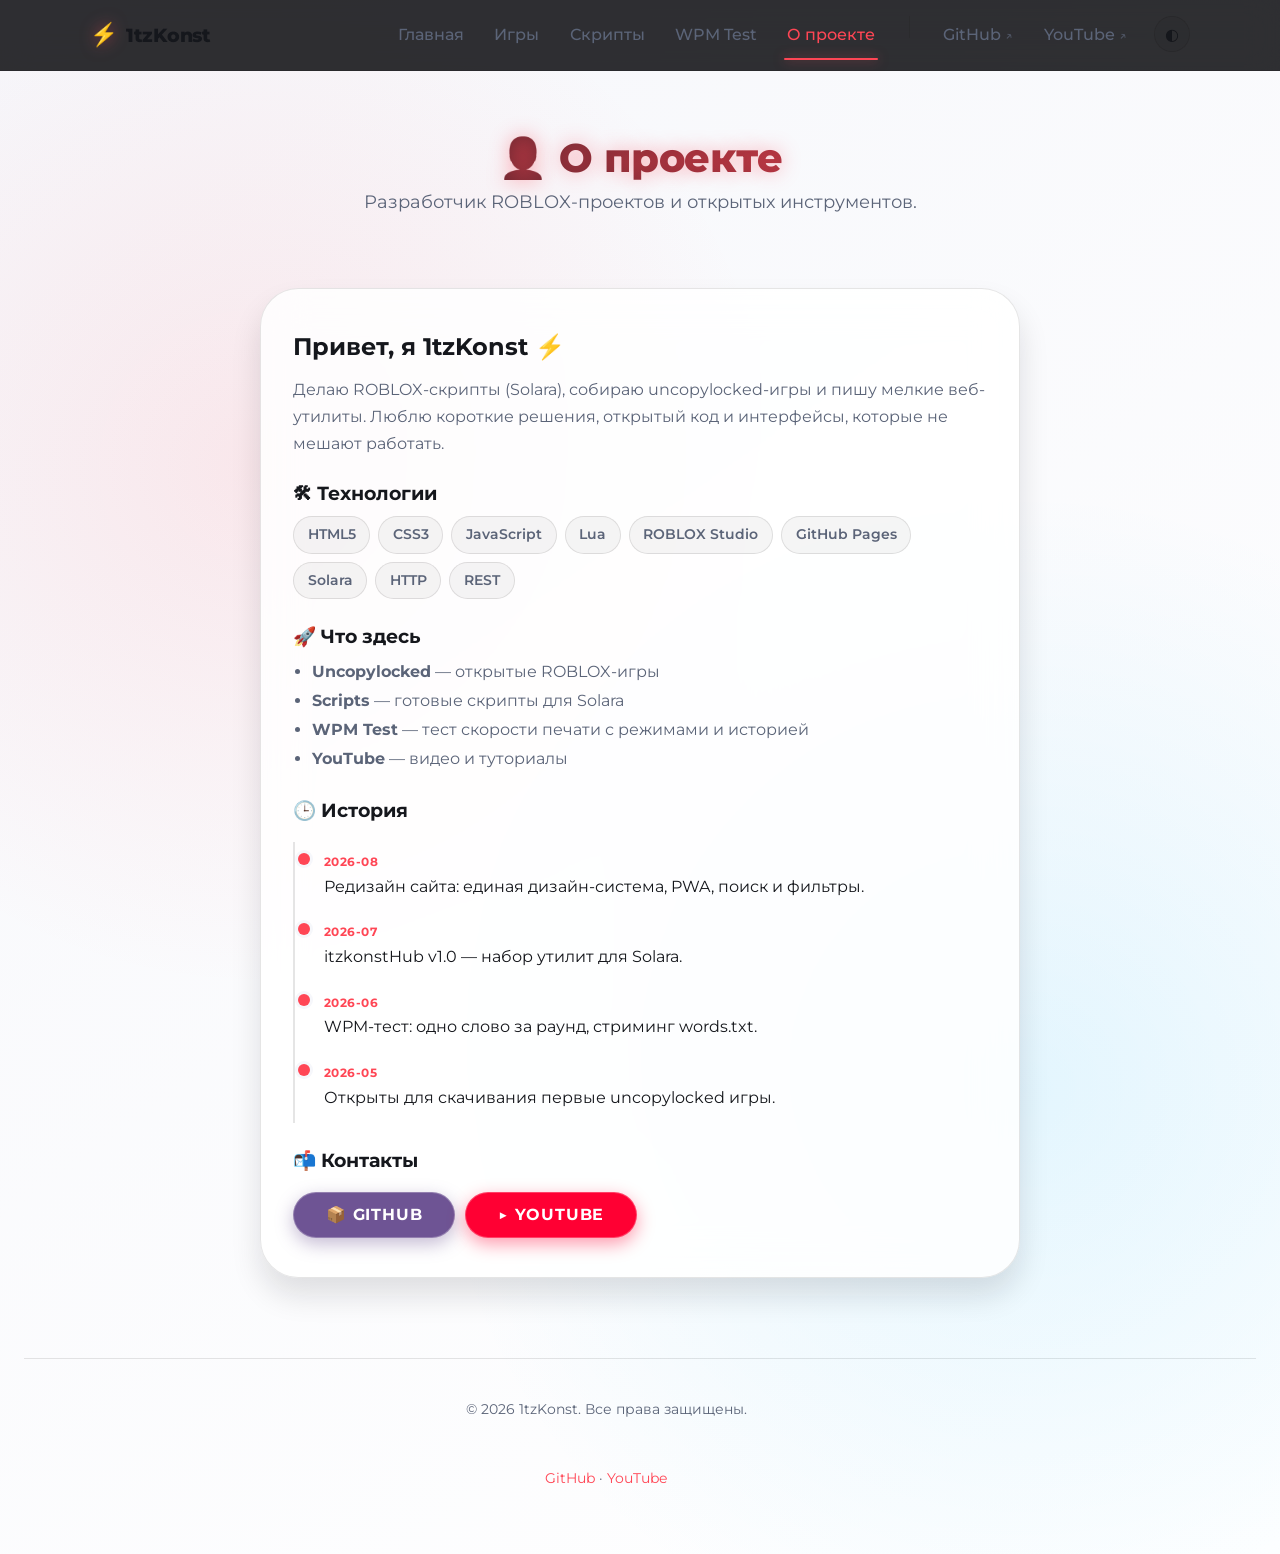
==== commit 19ee1262: "fix" ====
--- a/docs/about.html
+++ b/docs/about.html
@@ -67,23 +67,6 @@
 
   </main>
 
-  <script>
-    (async function () {
-      const esc = window.app.escapeHTML;
-      let data;
-      try { data = await window.app.loadData(); }
-      catch (e) { return; }
-
-      const tech = data.tech || ['HTML5', 'CSS3', 'JavaScript', 'Lua', 'ROBLOX Studio'];
-      document.getElementById('techChips').innerHTML = tech.map(t =>
-        '<span class="chip">' + esc(t) + '</span>'
-      ).join('');
-
-      const tl = data.timeline || [];
-      document.getElementById('timeline').innerHTML = tl.map(item =>
-        '<li><span class="tl-date">' + esc(item.date) + '</span><div>' + esc(item.label) + '</div></li>'
-      ).join('');
-    })();
-  </script>
+  <script src="page-about.js" defer></script>
 </body>
 </html>
